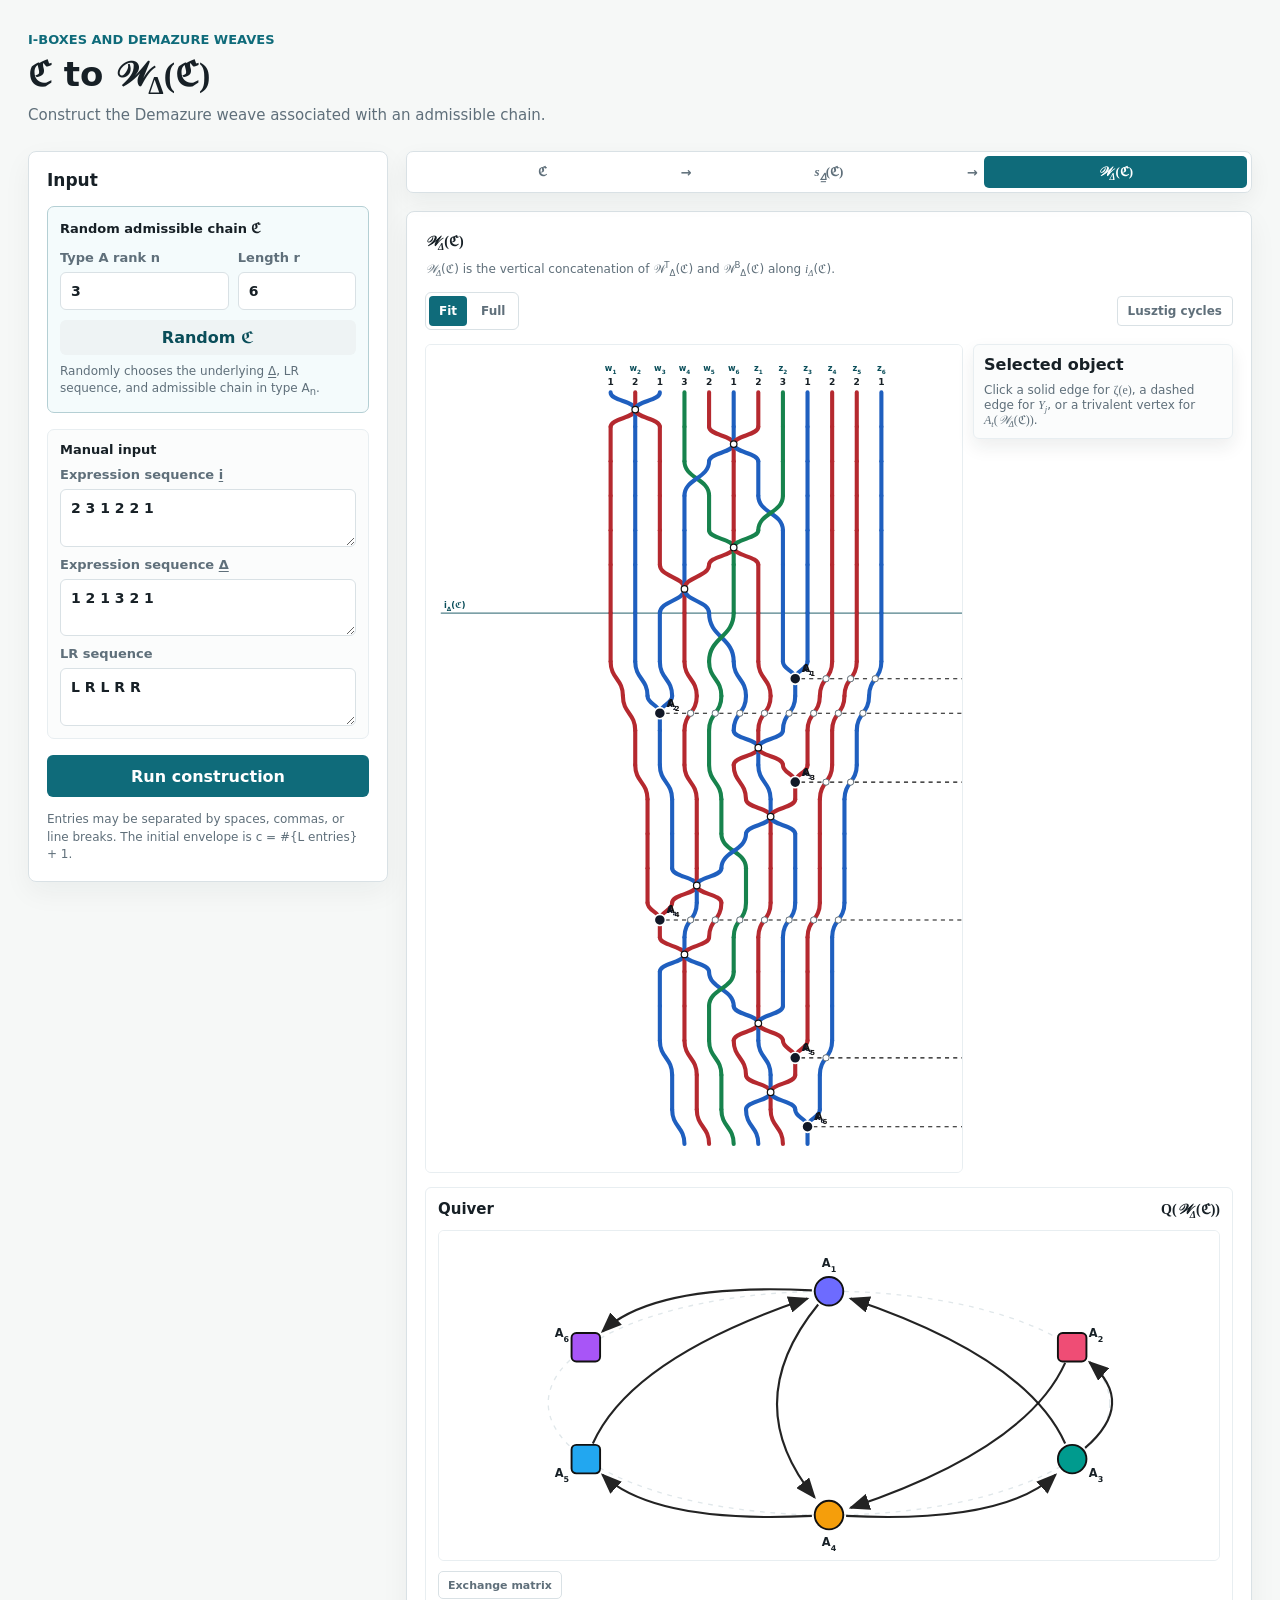
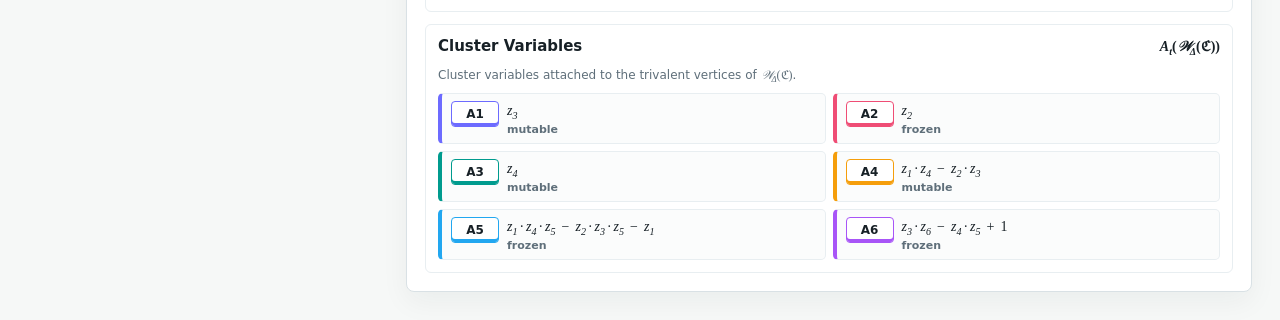
==== index.html @ 9740ea5f "Revert "Add type D4 weave check page" This reverts commit fae8a17d92692d3576367039331e01c283b24305." ====
<!doctype html>
<html lang="en">
  <head>
    <meta charset="utf-8">
    <meta name="viewport" content="width=device-width, initial-scale=1">
    <title>Admissible Chain and Demazure Weave</title>
    <link rel="stylesheet" href="./style.css">
  </head>
  <body>
    <main class="app-shell">
      <header class="page-header">
        <div>
          <p class="eyebrow">i-boxes and Demazure weaves</p>
          <h1><span class="formula header-formula">ℭ</span> to <span class="formula header-formula">𝒲<sub>Δ</sub>(ℭ)</span></h1>
          <p class="subtitle">
            Construct the Demazure weave associated with an admissible chain.
          </p>
        </div>
      </header>

      <section class="workspace">
        <form id="input-form" class="input-panel">
          <div class="panel-header">
            <h2>Input</h2>
          </div>

          <section class="input-subpanel random-input-panel">
            <div class="input-subpanel-header">
              <h3>Random admissible chain <span class="formula">ℭ</span></h3>
            </div>
            <div class="random-input-grid">
              <label class="field">
                <span>Type A rank n</span>
                <input id="rank-input" name="rank" type="number" min="1" step="1" inputmode="numeric">
              </label>

              <label class="field">
                <span>Length r</span>
                <input id="r-input" name="r" type="number" min="1" step="1" inputmode="numeric">
              </label>
            </div>
            <button type="button" id="random-button" class="secondary-button random-button">Random ℭ</button>
            <p class="input-note">
              Randomly chooses the underlying <span class="notation-underline">Δ</span>, LR sequence, and admissible chain in type A<sub>n</sub>.
            </p>
          </section>

          <section class="input-subpanel manual-input-panel">
            <div class="input-subpanel-header">
              <h3>Manual input</h3>
            </div>

            <label class="field">
              <span>Expression sequence <span class="notation-underline">i</span></span>
              <textarea id="u-input" name="u" rows="2" spellcheck="false"></textarea>
            </label>

            <label class="field">
              <span>Expression sequence <span class="notation-underline">Δ</span></span>
              <textarea id="rxw-input" name="rxw" rows="2" spellcheck="false"></textarea>
            </label>

            <label class="field">
              <span>LR sequence</span>
              <textarea id="lr-input" name="lr" rows="2" spellcheck="false"></textarea>
            </label>
          </section>

          <button type="submit" class="primary-button">Run construction</button>
          <p class="input-note">
            Entries may be separated by spaces, commas, or line breaks.
            The initial envelope is c = #{L entries} + 1.
          </p>
          <div id="error-box" class="error-box" hidden></div>
        </form>

        <section id="output" class="output-panel" aria-live="polite"></section>
      </section>
    </main>

    <script type="module" src="./src/app.mjs"></script>
  </body>
</html>
---- style.css ----
:root {
  color-scheme: light;
  --ink: #172026;
  --muted: #5f6f7a;
  --line: #d9e1e5;
  --soft-line: #e8eef1;
  --panel: #ffffff;
  --page: #f6f8f7;
  --accent: #0f6b7a;
  --accent-strong: #094d59;
  --accent-soft: #d8eef1;
  --ibox: #f6c05f;
  --ibox-line: #c6871c;
  --effective: #0f6b7a;
  --prefix: #d9e7ff;
  --chain: #f9e4b7;
  --lr-l-bg: #f8dfaa;
  --lr-l-line: #c28a23;
  --lr-r-bg: #dceee9;
  --lr-r-line: #74a99d;
  font-family: Inter, ui-sans-serif, system-ui, -apple-system, BlinkMacSystemFont, "Segoe UI", sans-serif;
}

* {
  box-sizing: border-box;
}

body {
  margin: 0;
  background: var(--page);
  color: var(--ink);
}

button,
input,
textarea {
  font: inherit;
}

.app-shell {
  width: min(1440px, 100%);
  margin: 0 auto;
  padding: 28px;
}

.page-header {
  display: flex;
  justify-content: space-between;
  align-items: end;
  gap: 24px;
  padding: 4px 0 24px;
}

.page-header > div {
  min-width: 0;
  max-width: 100%;
}

.eyebrow {
  margin: 0 0 8px;
  color: var(--accent);
  font-size: 13px;
  font-weight: 700;
  text-transform: uppercase;
}

h1,
h2 {
  margin: 0;
  font-weight: 750;
  letter-spacing: 0;
}

h1 {
  font-size: 34px;
  line-height: 1.15;
}

h2 {
  font-size: 17px;
}

.subtitle {
  max-width: 760px;
  margin: 10px 0 0;
  color: var(--muted);
  font-size: 15px;
  line-height: 1.55;
}

.workspace {
  display: grid;
  grid-template-columns: minmax(280px, 360px) minmax(0, 1fr);
  gap: 18px;
  align-items: start;
}

.input-panel,
.card {
  min-width: 0;
  border: 1px solid var(--line);
  border-radius: 8px;
  background: var(--panel);
  box-shadow: 0 10px 28px rgba(23, 32, 38, 0.05);
}

.input-panel {
  position: sticky;
  top: 18px;
  display: grid;
  gap: 16px;
  padding: 18px;
}

.panel-header {
  display: flex;
  flex-wrap: wrap;
  align-items: center;
  justify-content: space-between;
  gap: 12px;
}

.button-row {
  display: flex;
  flex-wrap: wrap;
  gap: 7px;
}

.input-subpanel {
  display: grid;
  gap: 10px;
  border: 1px solid var(--soft-line);
  border-radius: 7px;
  background: #fbfcfc;
  padding: 12px;
}

.random-input-panel {
  border-color: color-mix(in srgb, var(--accent) 24%, var(--soft-line));
  background: #f4fbfc;
}

.input-subpanel-header {
  display: flex;
  align-items: baseline;
  justify-content: space-between;
  gap: 8px;
}

.input-subpanel-header h3 {
  margin: 0;
  color: var(--ink);
  font-size: 13px;
  font-weight: 850;
}

.random-input-grid {
  display: grid;
  grid-template-columns: minmax(0, 1fr) minmax(74px, 0.7fr);
  gap: 9px;
}

.field {
  display: grid;
  gap: 7px;
  color: var(--muted);
  font-size: 13px;
  font-weight: 650;
}

.field input,
.field select,
.field textarea {
  min-width: 0;
  width: 100%;
  border: 1px solid var(--line);
  border-radius: 6px;
  background: #fff;
  color: var(--ink);
  font-size: 14px;
  line-height: 1.35;
  outline: none;
}

.field input,
.field select {
  height: 38px;
  padding: 8px 10px;
}

.field textarea {
  resize: vertical;
  min-height: 48px;
  padding: 9px 10px;
}

.field input:focus,
.field select:focus,
.field textarea:focus {
  border-color: var(--accent);
  box-shadow: 0 0 0 3px rgba(15, 107, 122, 0.14);
}

.primary-button,
.secondary-button {
  min-width: 0;
  border: 1px solid transparent;
  border-radius: 6px;
  cursor: pointer;
  font-weight: 700;
}

.primary-button {
  min-height: 42px;
  padding: 10px 13px;
  background: var(--accent);
  color: white;
}

.primary-button:hover {
  background: var(--accent-strong);
}

.secondary-button {
  min-height: 34px;
  padding: 7px 11px;
  background: #eef3f4;
  color: var(--accent-strong);
}

.secondary-button:hover {
  border-color: var(--accent);
}

.random-button {
  width: 100%;
}

.input-note {
  margin: -2px 0 0;
  color: var(--muted);
  font-size: 12px;
  line-height: 1.45;
}

.error-box {
  border: 1px solid #e2a9a9;
  border-radius: 6px;
  background: #fff1f1;
  color: #8b2727;
  padding: 10px 12px;
  font-size: 13px;
  line-height: 1.4;
}

.output-panel {
  display: grid;
  gap: 18px;
  min-width: 0;
}

.trace-view {
  display: grid;
  gap: 18px;
  min-width: 0;
}

.construction-stepper {
  position: sticky;
  top: 18px;
  z-index: 5;
  display: flex;
  flex-wrap: wrap;
  width: 100%;
  max-width: 100%;
  gap: 4px;
  border: 1px solid var(--line);
  border-radius: 7px;
  background: #fff;
  padding: 4px;
  box-shadow: 0 8px 22px rgba(23, 32, 38, 0.06);
}

.step-button {
  flex: 1 1 76px;
  min-height: 32px;
  border: 0;
  border-radius: 5px;
  background: transparent;
  color: var(--muted);
  padding: 6px 10px;
  cursor: pointer;
  font-size: 13px;
  font-weight: 750;
}

.step-arrow {
  display: grid;
  place-items: center;
  color: var(--muted);
  font-size: 13px;
  font-weight: 800;
  padding: 0 2px;
}

.step-button.active {
  background: var(--accent);
  color: #fff;
}

.step-button .math,
.step-button .formula {
  color: inherit;
  font-size: inherit;
}

.step-button.active .math,
.step-button.active .formula {
  color: #fff;
}

.notation-underline {
  text-decoration: underline;
  text-underline-offset: 2px;
}

.step-active-whole .step-section:not(.step-whole),
.step-active-chain .step-section:not(.step-chain),
.step-active-string .step-section:not(.step-string) {
  display: none;
}

.card {
  padding: 18px;
  overflow: hidden;
}

.card:has(.edge-label-viewer) {
  overflow: visible;
}

.card h2 {
  margin-bottom: 14px;
}

.card-subtitle {
  margin: -6px 0 14px;
  color: var(--muted);
  font-size: 12px;
  line-height: 1.45;
  max-width: 900px;
}

.card-subtitle .formula {
  color: inherit;
  font-family: inherit;
  font-size: inherit;
  line-height: inherit;
}

.card-subtitle .formula-variable {
  font-family: ui-serif, Georgia, "Times New Roman", serif;
}

.summary-label {
  display: block;
  color: var(--muted);
  font-size: 12px;
  font-weight: 700;
}

.summary-label .summary-label-formula {
  color: inherit;
  font-size: inherit;
  font-weight: inherit;
}

.timeline {
  overflow-x: auto;
  padding-bottom: 4px;
}

.chain-visual-block {
  display: grid;
  gap: 16px;
}

.admissible-chain-panel {
  gap: 12px;
}

.admissible-chain-body {
  display: grid;
  gap: 14px;
}

.chain-panel-note .formula {
  font-weight: 750;
}

.chain-section {
  display: grid;
  gap: 9px;
}

.chain-section-header {
  display: flex;
  flex-wrap: wrap;
  align-items: center;
  justify-content: space-between;
  gap: 8px 12px;
}

.chain-section-title {
  color: var(--accent-strong);
  font-size: 12px;
  font-weight: 850;
}

.chain-ribbon-block {
  display: grid;
  gap: 10px;
}

.chain-ribbon-title {
  display: flex;
  flex-wrap: wrap;
  align-items: baseline;
  gap: 10px;
}

.chain-ribbon-meta {
  color: var(--muted);
  font-size: 12px;
  font-weight: 650;
}

.chain-ribbon {
  display: flex;
  gap: 8px;
  overflow-x: auto;
  padding-bottom: 4px;
}

.chain-quiver-section {
  margin-top: 2px;
}

.chain-quiver-scroll {
  max-height: none;
}

.signed-word-details {
  border: 1px solid var(--soft-line);
  border-radius: 6px;
  background: #fff;
  color: var(--muted);
  font-size: 12px;
}

.signed-word-summary {
  display: flex;
  align-items: baseline;
  gap: 6px;
  cursor: pointer;
  padding: 7px 9px;
  color: var(--accent-strong);
  font-weight: 850;
}

.signed-word-summary .formula {
  color: inherit;
  font-size: inherit;
}

.signed-word-chips {
  display: flex;
  flex-wrap: wrap;
  gap: 5px;
  border-top: 1px solid var(--soft-line);
  padding: 8px 9px;
}

.signed-word-chip {
  display: inline-flex;
  align-items: center;
  justify-content: center;
  gap: 1px;
  min-width: 32px;
  min-height: 24px;
  border: 1px solid var(--line);
  border-radius: 5px;
  background: #fbfcfc;
  color: var(--ink);
  font-weight: 850;
}

.signed-word-chip.positive {
  border-color: var(--lr-l-line);
  background: var(--lr-l-bg);
}

.signed-word-chip.negative {
  border-color: var(--lr-r-line);
  background: var(--lr-r-bg);
}

.signed-word-sign {
  color: var(--muted);
  font-size: 11px;
}

.determinantial-expression {
  color: var(--ink) !important;
  overflow-wrap: anywhere;
}

.determinantial-row.frozen {
  background: #fff;
}

.determinantial-row.frozen .determinantial-answer-label {
  border-color: var(--ink);
  box-shadow: inset 0 -3px 0 var(--cycle-color), 0 0 0 1px rgba(23, 32, 38, 0.12);
}

.determinantial-answer-label {
  min-width: 48px;
  padding: 4px 7px;
}

.determinantial-answer-label .formula {
  color: inherit;
  font-size: 11px;
  font-weight: 850;
  white-space: nowrap;
}

.chain-chip {
  flex: 0 0 auto;
  position: relative;
  display: grid;
  gap: 3px;
  min-width: 82px;
  border: 1px solid var(--soft-line);
  border-radius: 6px;
  background: #fff;
  padding: 8px 9px;
}

.chain-chip.frozen {
  border-color: #111827;
  box-shadow: inset 0 0 0 1px rgba(17, 24, 39, 0.1);
}

.chain-chip.frozen::after {
  content: "";
  position: absolute;
  top: 6px;
  right: 6px;
  width: 7px;
  height: 7px;
  border: 1.4px solid #111827;
  border-radius: 2px;
  background: #fff;
}

.chain-chip-title {
  color: var(--accent-strong);
  font-size: 12px;
  font-weight: 800;
}

.chain-chip-interval {
  color: var(--ink);
  font-family: ui-monospace, SFMono-Regular, Menlo, Consolas, monospace;
  font-size: 13px;
  font-weight: 750;
}

.chain-chip-color {
  color: var(--muted);
  font-size: 11px;
  font-weight: 700;
}

.timeline-row {
  display: grid;
  grid-template-columns: 58px repeat(var(--timeline-cols), 36px);
  gap: 5px;
  align-items: center;
  min-width: max-content;
  margin-bottom: 5px;
}

.timeline-label {
  color: var(--muted);
  font-size: 12px;
  font-weight: 750;
}

.timeline-cell {
  display: grid;
  place-items: center;
  width: 36px;
  height: 32px;
  border: 1px solid var(--line);
  border-radius: 5px;
  background: #fff;
  color: var(--ink);
  font-size: 13px;
  font-weight: 700;
}

.header-cell {
  border-color: transparent;
  background: transparent;
  color: var(--muted);
}

.in-envelope {
  background: var(--accent-soft);
  border-color: #9fcbd1;
}

.in-box {
  background: var(--ibox);
  border-color: var(--ibox-line);
}

.effective {
  outline: 3px solid rgba(15, 107, 122, 0.35);
  outline-offset: 1px;
}

.legend {
  display: flex;
  flex-wrap: wrap;
  gap: 12px;
  margin-top: 12px;
  color: var(--muted);
  font-size: 12px;
  font-weight: 650;
}

.compact-legend {
  margin-top: 0;
  gap: 8px;
  font-size: 11px;
}

.compact-legend .legend-box {
  width: 12px;
  height: 12px;
}

.legend-item {
  display: inline-flex;
  align-items: center;
  gap: 6px;
}

.legend-box {
  display: inline-block;
  width: 14px;
  height: 14px;
  border-radius: 3px;
  border: 1px solid var(--line);
}

.legend-box.envelope {
  background: var(--accent-soft);
  border-color: #9fcbd1;
}

.legend-box.ibox {
  background: var(--ibox);
  border-color: var(--ibox-line);
}

.legend-box.effective {
  background: #fff;
  border-color: var(--effective);
  box-shadow: 0 0 0 2px rgba(15, 107, 122, 0.35);
}

.legend-box.frozen {
  background: #fff;
  border-color: #111827;
  box-shadow: inset 0 0 0 1px rgba(17, 24, 39, 0.1);
}

.double-string-block {
  display: grid;
  gap: 12px;
}

.string-construction-panel,
.string-weave-preview {
  display: grid;
  gap: 9px;
  border: 1px solid var(--soft-line);
  border-radius: 6px;
  background: #fbfcfc;
  padding: 10px;
}

.string-panel-header {
  display: flex;
  flex-wrap: wrap;
  align-items: center;
  justify-content: space-between;
  gap: 8px 12px;
}

.string-panel-title {
  color: var(--ink);
  font-size: 15px;
  font-weight: 900;
}

.string-panel-subtitle {
  color: var(--muted);
  font-size: 12px;
  font-weight: 800;
}

.double-string-rule-note {
  margin: 0;
  color: var(--muted);
  font-size: 11px;
  line-height: 1.35;
}

.double-string-rule-note .formula {
  color: inherit;
  font-size: inherit;
  font-weight: 750;
}

.chain-data-details {
  border: 1px solid var(--soft-line);
  border-radius: 6px;
  background: #fff;
  color: var(--muted);
  font-size: 12px;
}

.chain-data-summary {
  display: flex;
  align-items: baseline;
  gap: 6px;
  cursor: pointer;
  padding: 8px 10px;
  color: var(--accent-strong);
  font-weight: 850;
}

.chain-data-summary .formula {
  color: inherit;
  font-size: inherit;
}

.chain-data-grid {
  display: grid;
  grid-template-columns: auto minmax(0, 1fr);
  gap: 6px 10px;
  border-top: 1px solid var(--soft-line);
  padding: 9px 10px 10px;
}

.chain-data-row-label {
  color: var(--muted);
  font-size: 12px !important;
  font-weight: 750;
  white-space: nowrap;
}

.chain-data-values {
  display: grid;
  grid-template-columns: repeat(var(--chain-data-cols), minmax(20px, auto));
  gap: 5px;
  justify-content: start;
  min-width: 0;
}

.chain-data-cell {
  display: inline-flex;
  align-items: center;
  justify-content: center;
  min-width: 24px;
  min-height: 22px;
  border: 1px solid var(--soft-line);
  border-radius: 4px;
  background: #fbfcfc;
  color: var(--ink);
  font-size: 12px;
  font-weight: 750;
}

.chain-data-cell.empty-cell {
  background: transparent;
  border-color: transparent;
}

.chain-data-cell.side-l,
.double-string-chip.chain.side-l {
  background: var(--lr-l-bg) !important;
  border-color: var(--lr-l-line) !important;
}

.chain-data-cell.side-r,
.double-string-chip.chain.side-r {
  background: var(--lr-r-bg) !important;
  border-color: var(--lr-r-line) !important;
}

.double-string-expression {
  display: flex;
  flex-wrap: wrap;
  align-items: center;
  gap: 8px;
  border: 1px solid var(--soft-line);
  border-radius: 6px;
  background: #fff;
  padding: 10px 12px;
}

.double-string-expression > .formula {
  color: var(--ink);
  font-size: 15px;
  font-weight: 850;
}

.double-string-chips {
  display: flex;
  flex-wrap: wrap;
  gap: 6px;
  min-width: 0;
}

.double-string-chip {
  display: inline-flex;
  align-items: center;
  justify-content: center;
  min-width: 36px;
  min-height: 30px;
  border: 1px solid var(--line);
  border-radius: 5px;
  padding: 5px 8px;
  color: var(--ink);
  font-family: ui-monospace, SFMono-Regular, Menlo, Consolas, monospace;
  font-size: 12px;
  font-weight: 800;
}

.double-string-chip.prefix {
  background: var(--prefix);
  border-color: #a9c5f2;
}

.double-string-chip.chain {
  background: var(--chain);
  border-color: #d4a94e;
}

.string-weave-preview-header {
  display: flex;
  flex-wrap: wrap;
  align-items: baseline;
  justify-content: start;
  gap: 8px;
}

.string-weave-boundary {
  display: grid;
  gap: 7px;
  border: 1px solid #9fcbd1;
  border-left: 5px solid var(--accent);
  border-radius: 6px;
  background: #f4fbfc;
  padding: 10px;
}

.string-weave-boundary .math {
  color: var(--accent-strong);
  font-size: 13px;
}

.weave-scroll.string-weave-scroll {
  display: grid;
  place-items: start center;
  max-height: none;
  overflow: visible;
  border: 0;
  background: transparent;
  padding-top: 8px;
}

.string-weave-scroll .weave-svg {
  width: min(100%, 840px);
  min-width: 0;
}

.string-weave-scroll.full-mode .weave-svg {
  width: min(100%, 980px);
  min-width: 0;
  max-width: 100%;
}

.weave-block {
  display: grid;
  gap: 14px;
}

.weave-scroll {
  min-width: 0;
  overflow: auto;
  border: 1px solid var(--soft-line);
  border-radius: 6px;
  background: #fff;
}

.full-weave-toolbar {
  display: flex;
  flex-wrap: wrap;
  align-items: center;
  justify-content: space-between;
  gap: 8px;
}

.full-weave-control-group {
  display: inline-flex;
  gap: 4px;
  border: 1px solid var(--line);
  border-radius: 6px;
  background: #fff;
  padding: 3px;
}

.weave-size-button,
.weave-toggle-button {
  min-height: 30px;
  border: 0;
  border-radius: 4px;
  background: transparent;
  color: var(--muted);
  padding: 6px 10px;
  cursor: pointer;
  font-size: 12px;
  font-weight: 800;
}

.weave-toggle-button {
  border: 1px solid var(--line);
  background: #fff;
}

.weave-size-button.active,
.weave-toggle-button.active {
  background: var(--accent);
  color: #fff;
}

.whole-mode-view {
  display: grid;
  gap: 12px;
}

.whole-mode-view[hidden] {
  display: none;
}

.weave-detail-panel {
  border: 1px solid var(--soft-line);
  border-radius: 6px;
  background: #fbfcfc;
  overflow: visible;
}

.weave-detail-summary {
  display: flex;
  flex-wrap: wrap;
  align-items: baseline;
  justify-content: space-between;
  gap: 8px;
  padding: 10px 12px;
  cursor: pointer;
  list-style: none;
}

.weave-detail-summary::-webkit-details-marker {
  display: none;
}

.weave-detail-summary::after {
  content: "+";
  color: var(--muted);
  font-weight: 900;
}

.weave-detail-panel[open] > .weave-detail-summary {
  border-bottom: 1px solid var(--soft-line);
}

.weave-detail-panel[open] > .weave-detail-summary::after {
  content: "-";
}

.weave-detail-title {
  color: var(--ink);
  font-size: 13px;
  font-weight: 850;
}

.weave-detail-note {
  margin-right: auto;
  color: var(--muted);
  font-size: 12px;
  font-weight: 650;
}

.weave-detail-note .formula,
.small-note .formula {
  color: inherit;
  font-size: inherit;
  line-height: inherit;
}

.weave-detail-body {
  padding: 12px;
}

.answer-panel {
  min-width: 0;
  display: grid;
  gap: 10px;
  border: 1px solid var(--soft-line);
  border-radius: 6px;
  background: #fff;
  padding: 12px;
}

.answer-panel-header {
  display: flex;
  flex-wrap: wrap;
  align-items: baseline;
  justify-content: space-between;
  gap: 8px;
}

.answer-panel-header h3 {
  margin: 0;
  color: var(--ink);
  font-size: 15px;
}

.answer-panel-actions {
  display: inline-flex;
  flex-wrap: wrap;
  align-items: center;
  justify-content: flex-end;
  gap: 8px;
  min-width: 0;
  text-align: right;
}

.clear-selection-button {
  display: none;
  min-height: 28px;
  border: 1px solid var(--line);
  border-radius: 5px;
  background: #fff;
  color: var(--muted);
  padding: 4px 9px;
  cursor: pointer;
  font-size: 11px;
  font-weight: 800;
}

.has-cluster-selection .clear-selection-button,
.has-quiver-arrow-selection .clear-selection-button {
  display: inline-flex;
  align-items: center;
}

.clear-selection-button:hover,
.clear-selection-button:focus {
  border-color: var(--accent);
  color: var(--accent-strong);
  outline: none;
}

.exchange-matrix-toggle-block {
  display: grid;
  justify-items: start;
  gap: 8px;
}

.exchange-matrix-toggle {
  min-height: 28px;
  border: 1px solid var(--line);
  border-radius: 5px;
  background: #fff;
  color: var(--muted);
  padding: 4px 9px;
  cursor: pointer;
  font-size: 11px;
  font-weight: 850;
}

.exchange-matrix-toggle:hover,
.exchange-matrix-toggle:focus,
.exchange-matrix-toggle.active {
  border-color: var(--accent);
  color: var(--accent-strong);
  outline: none;
}

.exchange-matrix-panel {
  width: 100%;
  display: grid;
  gap: 6px;
}

.exchange-matrix-panel.hidden {
  display: none;
}

.exchange-matrix-caption {
  color: var(--muted);
  font-size: 11px;
  font-weight: 800;
}

.exchange-matrix-scroll {
  max-width: 100%;
  overflow: auto;
  border: 1px solid var(--soft-line);
  border-radius: 6px;
  background: #fbfcfc;
}

.exchange-matrix-table {
  border-collapse: collapse;
  min-width: 100%;
  color: var(--ink);
  font-family: ui-monospace, SFMono-Regular, Menlo, Consolas, monospace;
  font-size: 11px;
}

.exchange-matrix-table th,
.exchange-matrix-table td {
  min-width: 34px;
  border: 1px solid var(--soft-line);
  padding: 5px 7px;
  text-align: center;
}

.exchange-matrix-table th {
  background: #fff;
  color: var(--ink);
  font-weight: 850;
}

.exchange-matrix-corner {
  color: var(--muted);
}

.exchange-matrix-zero {
  color: #a0a9af;
}

.exchange-matrix-positive,
.exchange-matrix-negative {
  color: var(--accent-strong);
  font-weight: 850;
}

.calculation-details-body {
  display: grid;
  gap: 14px;
}

.calculation-selector {
  display: flex;
  flex-wrap: wrap;
  gap: 7px;
  border: 1px solid var(--soft-line);
  border-radius: 6px;
  background: #fbfcfc;
  padding: 8px;
}

.calculation-selector-button {
  min-height: 32px;
  border: 1px solid var(--soft-line);
  border-left: 5px solid var(--cycle-color);
  border-radius: 5px;
  background: #fff;
  color: var(--ink);
  cursor: pointer;
  padding: 5px 10px;
  font-size: 12px;
  font-weight: 850;
}

.calculation-selector-button:hover,
.calculation-selector-button.active {
  border-color: var(--cycle-color);
  background: color-mix(in srgb, var(--cycle-color) 10%, #fff);
  box-shadow: 0 0 0 2px color-mix(in srgb, var(--cycle-color) 18%, transparent);
}

.single-calculation {
  display: grid;
  gap: 12px;
  overflow: visible;
}

.single-calculation-summary {
  display: grid;
  grid-template-columns: auto minmax(120px, auto) minmax(0, 1fr);
  gap: 10px;
  align-items: center;
  border: 1px solid var(--soft-line);
  border-radius: 6px;
  background: #fff;
  padding: 10px;
}

.single-calculation-summary-text {
  display: grid;
  gap: 2px;
}

.single-calculation-final {
  min-width: 0;
  border-left: 1px solid var(--soft-line);
  padding-left: 10px;
}

.single-calculation-section {
  display: grid;
  gap: 9px;
  border: 1px solid var(--soft-line);
  border-radius: 6px;
  background: #fff;
  padding: 10px;
}

.variable-viewer-section {
  overflow: visible;
}

.single-calculation-section h3 {
  margin: 0;
  color: var(--ink);
  font-size: 13px;
}

.edge-label-viewer {
  display: grid;
  grid-template-columns: minmax(0, 1.4fr) minmax(260px, 0.6fr);
  gap: 10px;
  align-items: start;
}

.main-interactive-weave {
  align-items: stretch;
}

.main-interactive-weave .edge-label-viewer-figure {
  display: grid;
  place-items: start center;
  min-width: 0;
  max-height: none;
  overflow: auto;
  padding-top: 8px;
}

.main-interactive-weave .edge-label-viewer-svg {
  width: min(100%, 820px);
  min-width: 640px;
  margin: 0 auto;
}

.main-interactive-weave.full-mode .edge-label-viewer-figure {
  display: block;
  min-width: 0;
  max-height: none;
  overflow: auto;
}

.main-interactive-weave.full-mode .edge-label-viewer-svg {
  width: max(1100px, 100%);
  min-width: 1100px;
}

.edge-label-viewer-figure {
  overflow: auto;
  border: 1px solid var(--soft-line);
  border-radius: 6px;
  background: #fff;
}

.edge-label-viewer-svg {
  display: block;
  width: 100%;
  min-width: 780px;
  height: auto;
}

.viewer-background {
  cursor: default;
}

.main-interactive-weave.has-weave-focus .weave-strand,
.main-interactive-weave.has-weave-focus .weave-dashed-ray,
.main-interactive-weave.has-weave-focus .weave-move-dot,
.main-interactive-weave.has-weave-focus .weave-tri-dot,
.main-interactive-weave.has-weave-focus .weave-virtual-dot {
  opacity: 0.2;
}

.main-interactive-weave.has-weave-focus .cluster-vertex-node.related,
.main-interactive-weave.has-weave-focus .dashed-edge-node.related,
.main-interactive-weave.has-weave-focus .virtual-vertex-marker.related {
  opacity: 1;
}

.edge-label-node {
  fill: #fff;
  stroke: #6b7780;
  stroke-width: 1.6;
  cursor: pointer;
}

.edge-label-node:hover,
.edge-label-node.active {
  fill: var(--accent);
  stroke: #111827;
  stroke-width: 2.2;
}

.edge-label-node.related {
  stroke: var(--accent-strong);
  stroke-width: 2.1;
}

.edge-label-node.top-edge {
  stroke: #94a3b8;
}

.edge-label-segment {
  fill: none;
  stroke: transparent;
  stroke-width: 10;
  stroke-linecap: butt;
  cursor: pointer;
  pointer-events: stroke;
}

.edge-label-segment:hover,
.edge-label-segment.active {
  stroke: rgba(15, 107, 122, 0.34);
}

.edge-label-segment:focus {
  stroke: rgba(15, 107, 122, 0.34);
  outline: none;
}

.edge-label-segment.related {
  stroke-width: 12;
}

.edge-label-segment.related:hover,
.edge-label-segment.related.active {
  stroke: rgba(198, 135, 28, 0.42);
}

.cluster-vertex-node {
  fill: #111827;
  stroke: #fff;
  stroke-width: 2;
  cursor: pointer;
}

.cluster-vertex-node.related {
  stroke: var(--accent-strong);
  stroke-width: 3;
}

.cluster-vertex-node:hover,
.cluster-vertex-node.active {
  fill: var(--accent);
  stroke: #111827;
}

.cluster-vertex-node:focus {
  fill: var(--accent);
  stroke: #111827;
  outline: none;
}

.cluster-vertex-node-label {
  text-anchor: start;
  fill: #111827;
  font-size: 10px;
  font-weight: 900;
}

.dashed-edge-node {
  stroke: transparent;
  stroke-width: 11;
  stroke-linecap: butt;
  cursor: pointer;
  pointer-events: stroke;
}

.dashed-edge-node:hover,
.dashed-edge-node.active {
  stroke: rgba(15, 107, 122, 0.28);
}

.dashed-edge-node:focus {
  stroke: rgba(15, 107, 122, 0.28);
  outline: none;
}

.virtual-vertex-marker {
  fill: #fff;
  stroke: #6b7780;
  stroke-width: 1.2;
  pointer-events: none;
}

.virtual-vertex-marker.related {
  stroke: var(--accent-strong);
  stroke-width: 1.6;
}

.quiver-evidence-marker {
  opacity: 0;
  pointer-events: none;
  transition: opacity 120ms ease;
}

.quiver-evidence-marker.visible {
  opacity: 1;
}

.quiver-evidence-marker.star-evidence {
  opacity: 0.72;
}

.quiver-evidence-arrow {
  fill: none;
  stroke: #111827;
  stroke-width: 2.6;
  stroke-linecap: round;
  stroke-linejoin: round;
}

.quiver-evidence-arrowhead {
  fill: #111827;
}

.dashed-matrix-label {
  text-anchor: middle;
  fill: var(--accent-strong);
  font-size: 9px;
  font-weight: 850;
}

.selection-cluster-label {
  opacity: 0;
  transition: opacity 120ms ease;
}

.selection-cluster-label.visible {
  opacity: 1;
}

.edge-label-local-name {
  text-anchor: middle;
  fill: var(--accent-strong);
  font-size: 9px;
  font-weight: 900;
}

.edge-label-info {
  position: sticky;
  top: 84px;
  z-index: 3;
  align-self: start;
  display: grid;
  align-content: start;
  gap: 9px;
  border: 1px solid var(--soft-line);
  border-radius: 6px;
  background: #fbfcfc;
  padding: 10px;
  max-height: calc(100vh - 104px);
  overflow: auto;
  box-shadow: 0 8px 18px rgba(23, 32, 38, 0.08);
}

.edge-label-viewer.has-selection .edge-label-info {
  border-color: color-mix(in srgb, var(--accent) 42%, var(--soft-line));
  box-shadow: 0 10px 24px rgba(15, 107, 122, 0.12);
}

.main-interactive-weave .edge-label-info {
  top: 14px;
}

.top-coordinate-label {
  text-anchor: middle;
  fill: var(--accent-strong);
  font-size: 10px;
  font-weight: 900;
}

.edge-label-info-title {
  display: flex;
  flex-wrap: wrap;
  align-items: baseline;
  gap: 8px;
}

.selection-clear-button {
  margin-left: auto;
  min-height: 25px;
  border: 1px solid var(--line);
  border-radius: 5px;
  background: #fff;
  color: var(--muted);
  padding: 3px 8px;
  cursor: pointer;
  font-size: 11px;
  font-weight: 800;
}

.selection-clear-button:hover,
.selection-clear-button:focus {
  border-color: var(--accent);
  color: var(--accent-strong);
  outline: none;
}

.variable-value-list {
  display: grid;
  gap: 9px;
}

.variable-value-block {
  min-width: 0;
  display: grid;
  gap: 4px;
  border: 1px solid var(--soft-line);
  border-radius: 6px;
  background: #fff;
  padding: 8px;
}

.variable-value-block .formula {
  display: block;
  white-space: normal;
  overflow-wrap: anywhere;
}

.quiver-evidence-list {
  display: grid;
  gap: 6px;
}

.quiver-evidence-item {
  display: grid;
  grid-template-columns: minmax(0, 1fr) auto;
  gap: 8px;
  align-items: center;
  border: 1px solid var(--soft-line);
  border-radius: 5px;
  background: #fff;
  padding: 6px 8px;
  font-size: 11px;
}

.quiver-evidence-source {
  color: var(--ink);
  font-weight: 750;
}

.quiver-evidence-value {
  color: var(--accent-strong);
  font-family: ui-monospace, SFMono-Regular, Menlo, Consolas, monospace;
  font-weight: 850;
}

.calculation-vertex-chip {
  display: inline-grid;
  place-items: center;
  min-width: 44px;
  min-height: 28px;
  border: 1px solid var(--cycle-color);
  border-radius: 5px;
  background: #fff;
  box-shadow: inset 0 -3px 0 var(--cycle-color);
  color: var(--ink);
  font-size: 12px;
  font-weight: 850;
}

.cluster-answer-list {
  display: grid;
  grid-template-columns: repeat(auto-fit, minmax(300px, 1fr));
  gap: 7px;
}

.cluster-answer-item {
  display: grid;
  grid-template-columns: 48px minmax(0, 1fr);
  gap: 8px;
  align-items: start;
  border: 1px solid var(--soft-line);
  border-left: 4px solid var(--cycle-color);
  border-radius: 5px;
  background: #fbfcfc;
  padding: 7px 9px;
}

.cluster-answer-item.selectable {
  cursor: pointer;
}

.cluster-answer-item.selectable:hover,
.cluster-answer-item.selectable:focus,
.cluster-answer-item.active {
  border-color: var(--cycle-color);
  background: #fff;
  box-shadow: 0 0 0 2px color-mix(in srgb, var(--cycle-color) 22%, transparent);
  outline: none;
}

.cluster-answer-item.paired {
  border-color: var(--cycle-color);
  background: #fff;
  box-shadow: inset 0 0 0 1px color-mix(in srgb, var(--cycle-color) 22%, transparent);
}

.cluster-answer-label {
  display: inline-grid;
  place-items: center;
  min-height: 26px;
  border: 1px solid var(--cycle-color);
  border-radius: 4px;
  background: #fff;
  box-shadow: inset 0 -3px 0 var(--cycle-color);
  color: var(--ink);
  font-size: 12px;
  font-weight: 850;
}

.cluster-answer-content {
  min-width: 0;
  display: grid;
  gap: 2px;
}

.cluster-answer-expression {
  display: block;
  white-space: normal;
  overflow-wrap: anywhere;
  color: var(--ink);
  font-family: ui-monospace, SFMono-Regular, Menlo, Consolas, monospace;
  font-size: 11px;
  line-height: 1.45;
}

.cluster-answer-meta {
  color: var(--muted);
  font-size: 11px;
  font-weight: 700;
}

.quiver-scroll {
  overflow-x: auto;
  border: 1px solid var(--soft-line);
  border-radius: 6px;
  background: #fff;
}

.quiver-svg {
  display: block;
  width: 100%;
  min-width: 620px;
  height: auto;
}

.quiver-guide {
  fill: none;
  stroke: #e0e7ea;
  stroke-width: 1.4;
  stroke-dasharray: 5 6;
}

.quiver-arrow {
  fill: none;
  stroke: #111;
  stroke-width: 2.2;
  opacity: 0.92;
  transition: opacity 120ms ease, stroke-width 120ms ease;
}

.quiver-arrow.selectable {
  cursor: pointer;
}

.quiver-arrow-hitbox {
  fill: none;
  stroke: transparent;
  stroke-width: 16;
  stroke-linecap: round;
  cursor: pointer;
  pointer-events: stroke;
}

.quiver-arrow.hover,
.quiver-arrow.active {
  stroke-width: 3.2;
  opacity: 1;
}

.quiver-arrow.dimmed {
  opacity: 0.14;
}

.quiver-arrow.dimmed.hover {
  opacity: 0.58;
}

.quiver-arrowhead {
  fill: #111;
}

.quiver-node {
  stroke: #111;
  stroke-width: 2;
  transition: stroke-width 120ms ease, filter 120ms ease;
}

.quiver-node-group.selectable {
  cursor: pointer;
}

.quiver-node-group.selectable:hover .quiver-node,
.quiver-node-group.selectable:focus .quiver-node,
.quiver-node-group.active .quiver-node {
  stroke-width: 3.4;
  filter: drop-shadow(0 0 4px rgba(0, 0, 0, 0.24));
  outline: none;
}

.quiver-node-group.paired .quiver-node {
  stroke-width: 3.2;
  filter: drop-shadow(0 0 4px rgba(0, 0, 0, 0.18));
}

.quiver-node-group.active .quiver-node-label {
  fill: #000;
}

.quiver-node-label,
.quiver-weight-label {
  fill: #172026;
  font-size: 12px;
  font-weight: 800;
  text-anchor: middle;
}

.quiver-weight-label {
  font-size: 10px;
  font-family: ui-monospace, SFMono-Regular, Menlo, Consolas, monospace;
}

.quiver-weight-box {
  fill: #fff;
  stroke: var(--line);
}

.weave-svg {
  display: block;
  width: 100%;
  min-width: 720px;
  height: auto;
}

.weave-svg.hidden {
  display: none;
}

.full-weave-svg.fit {
  min-width: 700px;
}

.full-weave-svg.full {
  min-width: 980px;
}

.full-weave-overview {
  display: grid;
  place-items: start center;
  max-height: 62vh;
  padding-top: 8px;
}

.full-weave-overview .weave-svg,
.full-weave-overview .full-weave-svg.fit {
  width: min(100%, 820px);
  max-width: none;
  max-height: none;
  min-width: 640px;
  margin: 0 auto;
}

.full-weave-overview.full-mode {
  display: block;
  max-height: 76vh;
}

.full-weave-overview.full-mode .weave-svg {
  width: max(1100px, 100%);
  max-width: none;
  max-height: none;
}

.weave-strand {
  stroke-width: 5;
  stroke-linecap: round;
  stroke-linejoin: round;
}

.weave-dashed-ray {
  stroke: #111;
  stroke-width: 1.4;
  stroke-dasharray: 5 5;
}

.weave-virtual-dot {
  fill: #fff;
  stroke: #111;
  stroke-width: 1.25;
}

.weave-move-dot {
  fill: #fff;
  stroke: #111;
  stroke-width: 1.5;
}

.weave-tri-dot {
  fill: #111;
  stroke: #111;
  stroke-width: 1.5;
}

.weave-label,
.weave-bottom-label,
.weave-cluster-label,
.weave-edge-number {
  font-size: 11px;
  text-anchor: middle;
  fill: #172026;
  font-weight: 700;
}

.weave-bottom-label {
  fill: #5f6f7a;
}

.weave-boundary-title {
  text-anchor: start;
  fill: #172026;
  font-size: 13px;
  font-weight: 850;
}

.weave-boundary-equation {
  text-anchor: start;
  fill: var(--accent-strong);
  font-size: 12px;
  font-weight: 900;
}

.weave-boundary-group-label {
  text-anchor: middle;
  fill: #5f6f7a;
  font-size: 9px;
  font-weight: 800;
}

.weave-boundary-bracket {
  fill: none;
  stroke: #8aa1aa;
  stroke-width: 1.2;
}

.weave-boundary-chip {
  stroke-width: 1.2;
}

.weave-boundary-chip.chain {
  fill: var(--chain);
  stroke: var(--ibox-line);
}

.weave-boundary-chip.prefix {
  fill: var(--prefix);
  stroke: #a9c5f2;
}

.weave-boundary-chip-text {
  text-anchor: middle;
  fill: #172026;
  font-size: 11px;
  font-weight: 850;
}

.weave-cluster-label {
  text-anchor: start;
  fill: #111;
  font-size: 12px;
}

.weave-virtual-label {
  text-anchor: start;
  fill: #5f6f7a;
  font-size: 9px;
  font-weight: 700;
}

.weave-edge-number {
  fill: #6b7780;
  font-size: 9px;
  font-family: ui-monospace, SFMono-Regular, Menlo, Consolas, monospace;
}

.full-weave-divider {
  stroke: var(--accent-strong);
  stroke-width: 1.6;
  opacity: 0.7;
}

.full-weave-region-label,
.full-weave-junction-label {
  fill: #172026;
  font-size: 11px;
  font-weight: 800;
  text-anchor: start;
}

.full-weave-junction-label {
  fill: var(--accent-strong);
  font-size: 10px;
}

.cycle-overlay {
  stroke-width: 10;
  stroke-linecap: round;
  stroke-linejoin: round;
  opacity: 0.72;
  pointer-events: none;
}

.cycle-overlay.active {
  stroke-width: 13;
  opacity: 0.92;
}

.cycle-overlay.focus-secondary {
  mix-blend-mode: multiply;
}

.cycle-overlay.star-secondary {
  stroke-width: 7;
  opacity: 0.42;
  mix-blend-mode: multiply;
}

.cycle-overlay.hidden {
  display: none;
}

.cycle-zero {
  color: var(--muted);
  font-family: ui-monospace, SFMono-Regular, Menlo, Consolas, monospace;
}

.matrix-entry-list {
  display: grid;
  gap: 5px;
  margin-top: 4px;
}

.matrix-entry-item {
  display: grid;
  grid-template-columns: 48px minmax(0, 1fr);
  gap: 6px;
  align-items: start;
}

.matrix-position {
  color: var(--muted);
  font-family: ui-monospace, SFMono-Regular, Menlo, Consolas, monospace;
  font-size: 11px;
  font-weight: 750;
}

.matrix-entry-item code {
  white-space: normal;
  overflow-wrap: anywhere;
  font-family: ui-monospace, SFMono-Regular, Menlo, Consolas, monospace;
  font-size: 11px;
}

.small-note {
  margin: 0;
  color: var(--muted);
  font-size: 12px;
}

.idelta-chip-row {
  display: flex;
  flex-wrap: wrap;
  gap: 8px;
  align-items: stretch;
}

.idelta-chip-group {
  display: grid;
  gap: 6px;
  min-width: 0;
  border: 1px solid var(--soft-line);
  border-radius: 6px;
  background: #fff;
  padding: 8px;
}

.idelta-chip-group-label {
  color: var(--muted);
  font-size: 11px;
  font-weight: 800;
}

.idelta-chip-list {
  display: flex;
  flex-wrap: wrap;
  gap: 6px;
}

.idelta-chip {
  min-width: 30px;
}

.math {
  color: var(--muted);
  font-size: 12px;
  font-weight: 750;
}

.formula {
  display: inline;
  overflow-wrap: anywhere;
  color: var(--ink);
  font-family: ui-serif, Georgia, "Times New Roman", serif;
  font-size: 14px;
  line-height: 1.45;
}

.header-formula,
.header-inline-formula {
  font-size: inherit;
  line-height: inherit;
}

.formula-variable {
  white-space: nowrap;
  font-style: italic;
}

.formula sub,
.formula sup {
  font-size: 0.72em;
  line-height: 0;
}

.formula-operator {
  padding: 0 0.18em;
}

.chain-chip-title.formula {
  color: var(--accent-strong);
  font-size: 12px;
  font-weight: 800;
}

.next-list {
  margin: 0;
  padding-left: 22px;
  color: var(--muted);
  line-height: 1.55;
}

@media (max-width: 980px) {
  .app-shell {
    padding: 18px;
  }

  .workspace {
    grid-template-columns: minmax(0, 1fr);
  }

  .input-panel {
    position: static;
  }

  .edge-label-viewer {
    grid-template-columns: 1fr;
  }

  .edge-label-info {
    position: static;
  }

}

@media (max-width: 620px) {
  html,
  body {
    max-width: 100%;
    overflow-x: hidden;
  }

  .app-shell {
    width: 100%;
    max-width: 100%;
    overflow-x: hidden;
    padding: 14px;
    margin-left: 0;
    margin-right: 0;
  }

  .page-header,
  .workspace,
  .input-panel,
  .output-panel,
  .trace-view,
  .card {
    width: 100%;
    max-width: 100%;
  }

  .page-header {
    min-width: 0;
  }

  .page-header > div,
  .subtitle,
  .workspace > *,
  .input-panel > *,
  .output-panel > *,
  .trace-view > *,
  .card > * {
    min-width: 0;
    max-width: 100%;
  }

  .page-header > div,
  .subtitle {
    width: 100%;
  }

  h1 {
    font-size: 26px;
    overflow-wrap: anywhere;
  }

  .subtitle {
    max-width: 32ch;
    overflow-wrap: anywhere;
  }

  .input-note,
  .card-subtitle {
    max-width: 32ch;
    overflow-wrap: anywhere;
  }

  .panel-header {
    display: grid;
    grid-template-columns: 1fr;
  }

  .button-row {
    display: grid;
    grid-template-columns: 1fr;
    max-width: 100%;
  }

  .random-input-grid {
    grid-template-columns: minmax(0, 1fr);
  }

  .secondary-button {
    width: 100%;
  }

  .field,
  .input-note,
  .primary-button {
    max-width: 100%;
  }

  .input-note,
  .card-subtitle {
    max-width: 32ch;
  }

  .primary-button {
    width: 100%;
  }

  .full-weave-toolbar {
    display: grid;
    grid-template-columns: minmax(0, 1fr);
    justify-items: start;
  }

  .weave-toggle-button {
    max-width: 100%;
    white-space: normal;
  }

  .construction-stepper {
    display: grid;
    grid-template-columns: 1fr;
    overflow-x: hidden;
  }

  .step-button {
    min-width: 0;
    padding: 6px 4px;
    font-size: 11px;
  }

  .card,
  .input-panel {
    padding: 14px;
  }

  .step-arrow {
    display: none;
  }

  .weave-svg,
  .quiver-svg,
  .string-weave-scroll .weave-svg,
  .full-weave-overview .weave-svg {
    width: 100%;
    min-width: 0;
  }

  .full-weave-overview {
    place-items: start;
    overflow-x: auto;
  }

  .full-weave-overview .full-weave-svg.fit {
    width: 640px;
    min-width: 640px;
  }

  .string-weave-scroll.full-mode .weave-svg {
    width: 100%;
    min-width: 0;
  }

  .full-weave-overview.full-mode .weave-svg {
    width: 760px;
    min-width: 760px;
  }
}
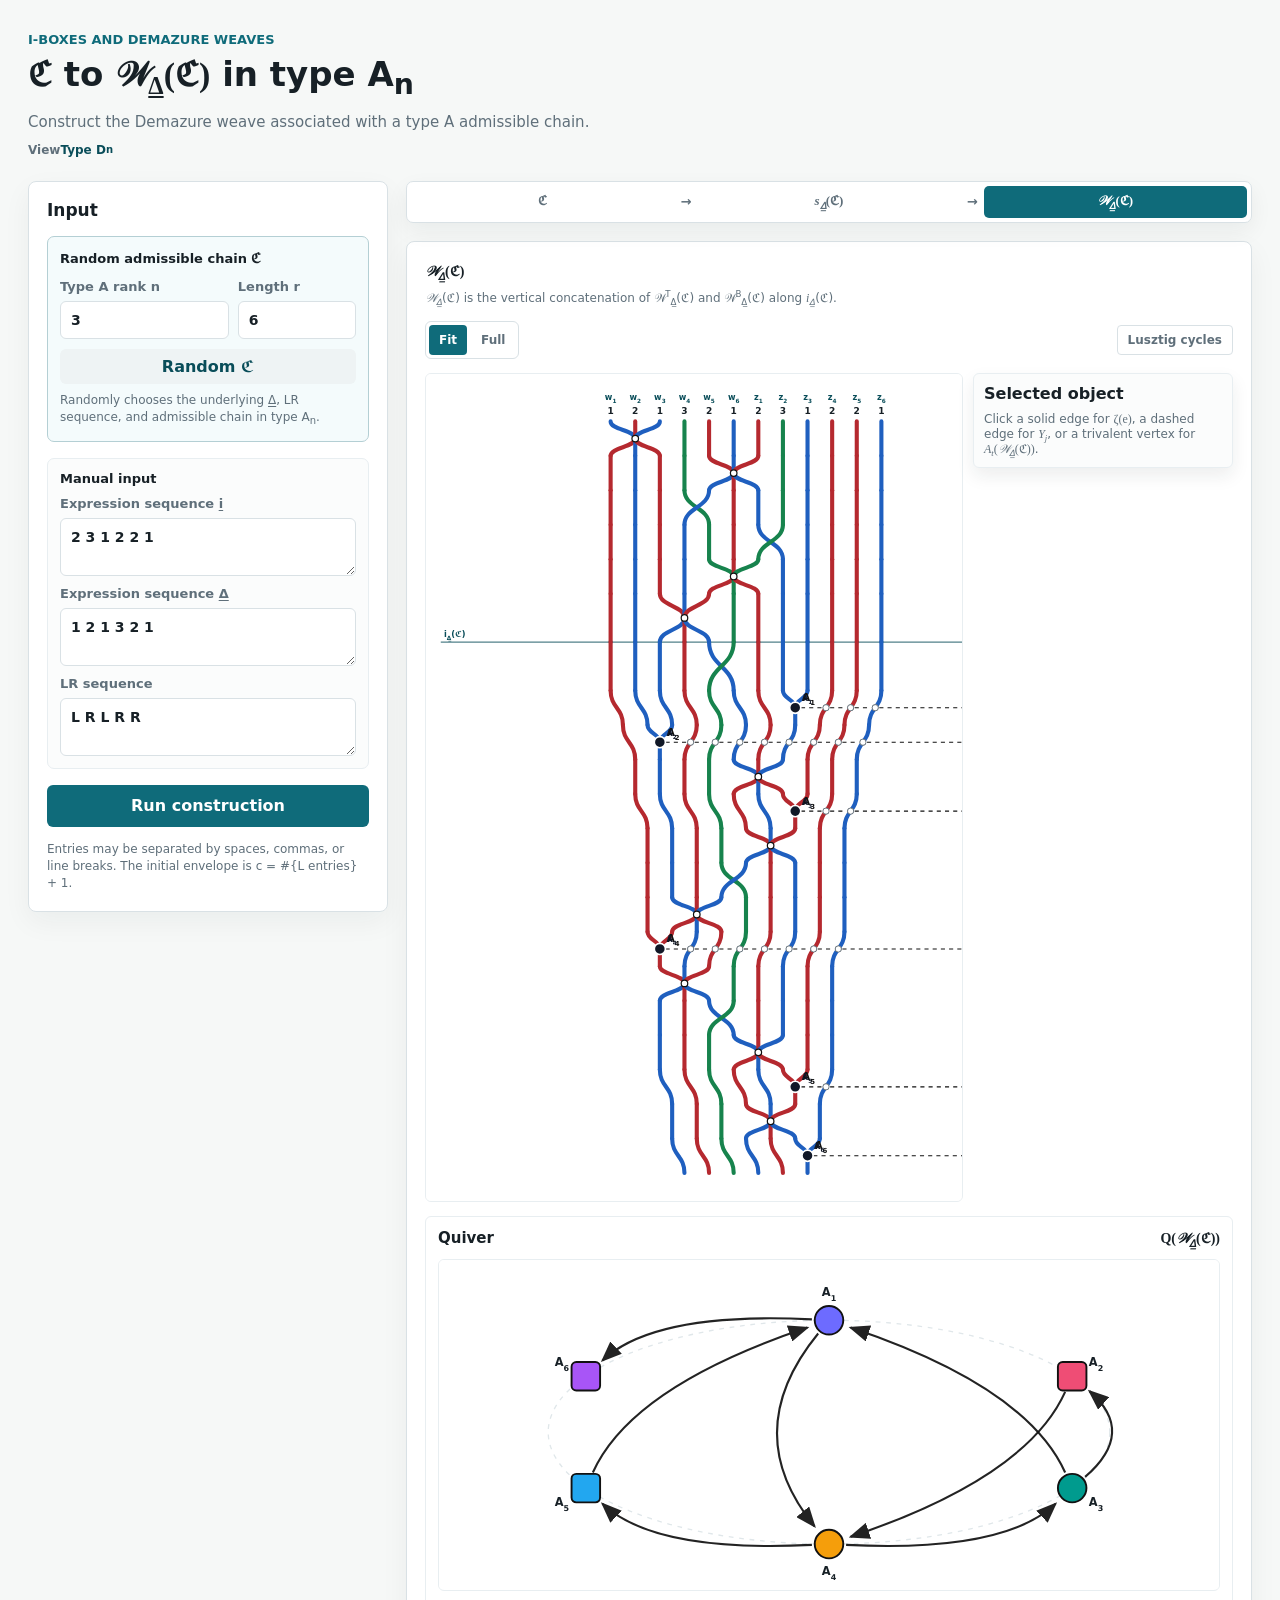
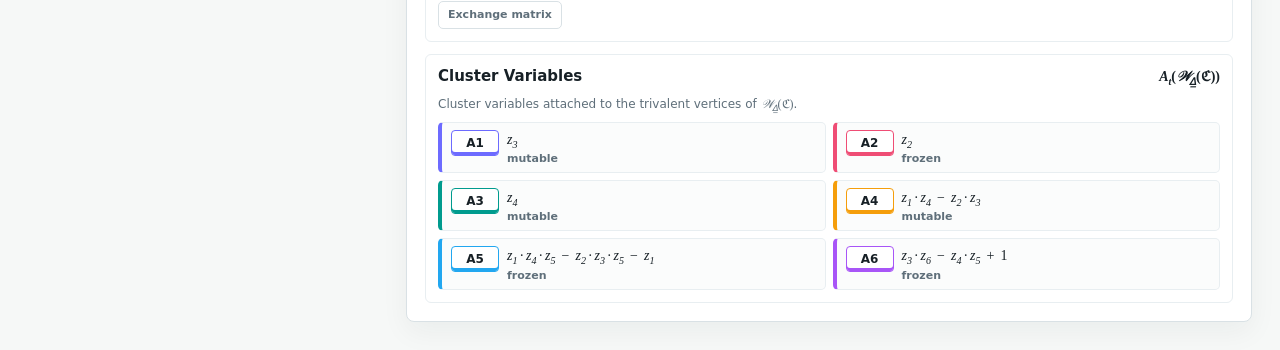
==== commit ced16c9d: "Align type A and D page headers" ====
--- a/index.html
+++ b/index.html
@@ -3,7 +3,7 @@
   <head>
     <meta charset="utf-8">
     <meta name="viewport" content="width=device-width, initial-scale=1">
-    <title>Admissible Chain and Demazure Weave</title>
+    <title>Type A_n Admissible Chain and Demazure Weave</title>
     <link rel="stylesheet" href="./style.css">
   </head>
   <body>
@@ -11,10 +11,13 @@
       <header class="page-header">
         <div>
           <p class="eyebrow">i-boxes and Demazure weaves</p>
-          <h1><span class="formula header-formula">ℭ</span> to <span class="formula header-formula">𝒲<sub>Δ</sub>(ℭ)</span></h1>
+          <h1><span class="formula header-formula">ℭ</span> to <span class="formula header-formula">𝒲<sub><span class="notation-underline">Δ</span></sub>(ℭ)</span> in type A<sub>n</sub></h1>
           <p class="subtitle">
-            Construct the Demazure weave associated with an admissible chain.
+            Construct the Demazure weave associated with a type A admissible chain.
           </p>
+          <div class="page-links">
+            <a class="page-link" href="./d-experiment.html">Type D<sub>n</sub></a>
+          </div>
         </div>
       </header>
 
--- a/style.css
+++ b/style.css
@@ -88,6 +88,34 @@
   line-height: 1.55;
 }
 
+.page-links {
+  display: flex;
+  flex-wrap: wrap;
+  gap: 10px;
+  margin-top: 8px;
+}
+
+.page-link {
+  display: inline-flex;
+  align-items: center;
+  color: var(--accent-strong);
+  font-size: 12px;
+  font-weight: 750;
+  text-decoration: none;
+}
+
+.page-link::before {
+  content: "View ";
+  color: var(--muted);
+  font-weight: 650;
+}
+
+.page-link:hover {
+  color: var(--accent);
+  text-decoration: underline;
+  text-underline-offset: 3px;
+}
+
 .workspace {
   display: grid;
   grid-template-columns: minmax(280px, 360px) minmax(0, 1fr);
@@ -158,6 +186,256 @@
   display: grid;
   grid-template-columns: minmax(0, 1fr) minmax(74px, 0.7fr);
   gap: 9px;
+}
+
+.dynkin-card {
+  display: grid;
+  grid-template-columns: 108px minmax(0, 1fr);
+  align-items: center;
+  gap: 10px;
+  border: 1px solid var(--soft-line);
+  border-radius: 7px;
+  background: rgba(255, 255, 255, 0.68);
+  padding: 10px;
+}
+
+.dynkin-card p {
+  margin: 0;
+  color: var(--muted);
+  font-size: 12px;
+  line-height: 1.35;
+}
+
+.pinning-details {
+  border: 1px solid var(--soft-line);
+  border-radius: 7px;
+  background: rgba(255, 255, 255, 0.68);
+  color: var(--muted);
+  font-size: 12px;
+  line-height: 1.45;
+}
+
+.pinning-details summary {
+  cursor: pointer;
+  color: var(--accent-strong);
+  font-weight: 800;
+  padding: 9px 10px;
+}
+
+.pinning-details p {
+  margin: 0;
+  padding: 0 10px 9px;
+}
+
+.variable-pinning-details {
+  margin-top: 8px;
+  background: #fbfcfc;
+}
+
+.pinning-basis {
+  display: flex;
+  flex-wrap: wrap;
+  gap: 6px;
+  padding: 0 10px 10px;
+}
+
+.pinning-basis .formula,
+.pinning-chip {
+  border: 1px solid var(--soft-line);
+  border-radius: 999px;
+  background: #fff;
+  color: var(--ink);
+  padding: 4px 8px;
+  font-size: 12px;
+}
+
+.pinning-interactive {
+  display: grid;
+  grid-template-columns: minmax(128px, 0.75fr) minmax(0, 1.25fr);
+  gap: 10px;
+  padding: 0 10px 10px;
+}
+
+.pinning-diagram-slot,
+.pinning-info-slot {
+  min-width: 0;
+}
+
+.pinning-dynkin-svg {
+  display: block;
+  width: 100%;
+  max-width: 260px;
+  height: auto;
+  overflow: visible;
+}
+
+.pinning-dynkin-edge {
+  stroke: #69787a;
+  stroke-width: 2;
+  stroke-linecap: round;
+}
+
+.pinning-dynkin-node {
+  cursor: pointer;
+  outline: none;
+}
+
+.pinning-dynkin-node circle {
+  fill: #fff;
+  stroke: var(--accent-strong);
+  stroke-width: 1.6;
+}
+
+.pinning-dynkin-node text {
+  fill: var(--accent-strong);
+  font-size: 12px;
+  font-weight: 850;
+  text-anchor: middle;
+  pointer-events: none;
+}
+
+.pinning-dynkin-node:hover circle,
+.pinning-dynkin-node:focus circle,
+.pinning-dynkin-node.active circle {
+  fill: var(--accent);
+  stroke: var(--accent);
+}
+
+.pinning-dynkin-node:hover text,
+.pinning-dynkin-node:focus text,
+.pinning-dynkin-node.active text {
+  fill: #fff;
+}
+
+.pinning-node-info {
+  display: grid;
+  gap: 8px;
+}
+
+.pinning-node-header,
+.pinning-affected {
+  display: flex;
+  flex-wrap: wrap;
+  align-items: center;
+  gap: 6px;
+}
+
+.pinning-affected > span:first-child {
+  color: var(--muted);
+  font-size: 11px;
+  font-weight: 800;
+  text-transform: uppercase;
+}
+
+.pinning-block-grid {
+  display: grid;
+  grid-template-columns: repeat(2, minmax(0, 1fr));
+  gap: 8px;
+}
+
+.pinning-block {
+  display: grid;
+  gap: 5px;
+  border: 1px solid var(--soft-line);
+  border-radius: 6px;
+  background: #fff;
+  padding: 7px;
+}
+
+.pinning-block-label {
+  color: var(--muted);
+  font-size: 11px;
+  font-weight: 800;
+}
+
+.pinning-matrix {
+  border-collapse: collapse;
+  justify-self: start;
+  font-size: 13px;
+}
+
+.pinning-matrix td {
+  min-width: 22px;
+  padding: 2px 5px;
+  text-align: center;
+}
+
+@media (max-width: 760px) {
+  .pinning-interactive {
+    grid-template-columns: minmax(0, 1fr);
+  }
+
+  .pinning-block-grid {
+    grid-template-columns: minmax(0, 1fr);
+  }
+}
+
+.dynkin-diagram {
+  position: relative;
+  width: 94px;
+  height: 76px;
+}
+
+.dynkin-node {
+  position: absolute;
+  z-index: 2;
+  display: grid;
+  place-items: center;
+  width: 24px;
+  height: 24px;
+  border: 1.5px solid var(--accent-strong);
+  border-radius: 50%;
+  background: #fff;
+  color: var(--accent-strong);
+  font-size: 12px;
+  font-weight: 800;
+}
+
+.dynkin-edge {
+  position: absolute;
+  z-index: 1;
+  height: 2px;
+  background: var(--accent-strong);
+  transform-origin: left center;
+}
+
+.d4-diagram .node-1 {
+  left: 4px;
+  top: 38px;
+}
+
+.d4-diagram .node-2 {
+  left: 38px;
+  top: 38px;
+}
+
+.d4-diagram .node-3 {
+  left: 72px;
+  top: 4px;
+}
+
+.d4-diagram .node-4 {
+  left: 72px;
+  top: 38px;
+}
+
+.d4-diagram .edge-12 {
+  left: 28px;
+  top: 50px;
+  width: 12px;
+}
+
+.d4-diagram .edge-23 {
+  left: 58px;
+  top: 43px;
+  width: 38px;
+  transform: rotate(-45deg);
+}
+
+.d4-diagram .edge-24 {
+  left: 62px;
+  top: 50px;
+  width: 12px;
 }
 
 .field {
@@ -251,6 +529,37 @@
   padding: 10px 12px;
   font-size: 13px;
   line-height: 1.4;
+}
+
+.debug-box {
+  display: grid;
+  grid-template-columns: repeat(auto-fit, minmax(126px, 1fr));
+  gap: 8px;
+  color: var(--muted);
+  font-size: 13px;
+  line-height: 1.45;
+}
+
+.status-item {
+  display: grid;
+  gap: 2px;
+  border: 1px solid var(--soft-line);
+  border-radius: 7px;
+  background: #fbfcfc;
+  padding: 9px 10px;
+}
+
+.status-item span {
+  color: var(--muted);
+  font-size: 11px;
+  font-weight: 750;
+  text-transform: uppercase;
+}
+
+.status-item strong {
+  color: var(--ink);
+  font-size: 15px;
+  font-weight: 850;
 }
 
 .output-panel {
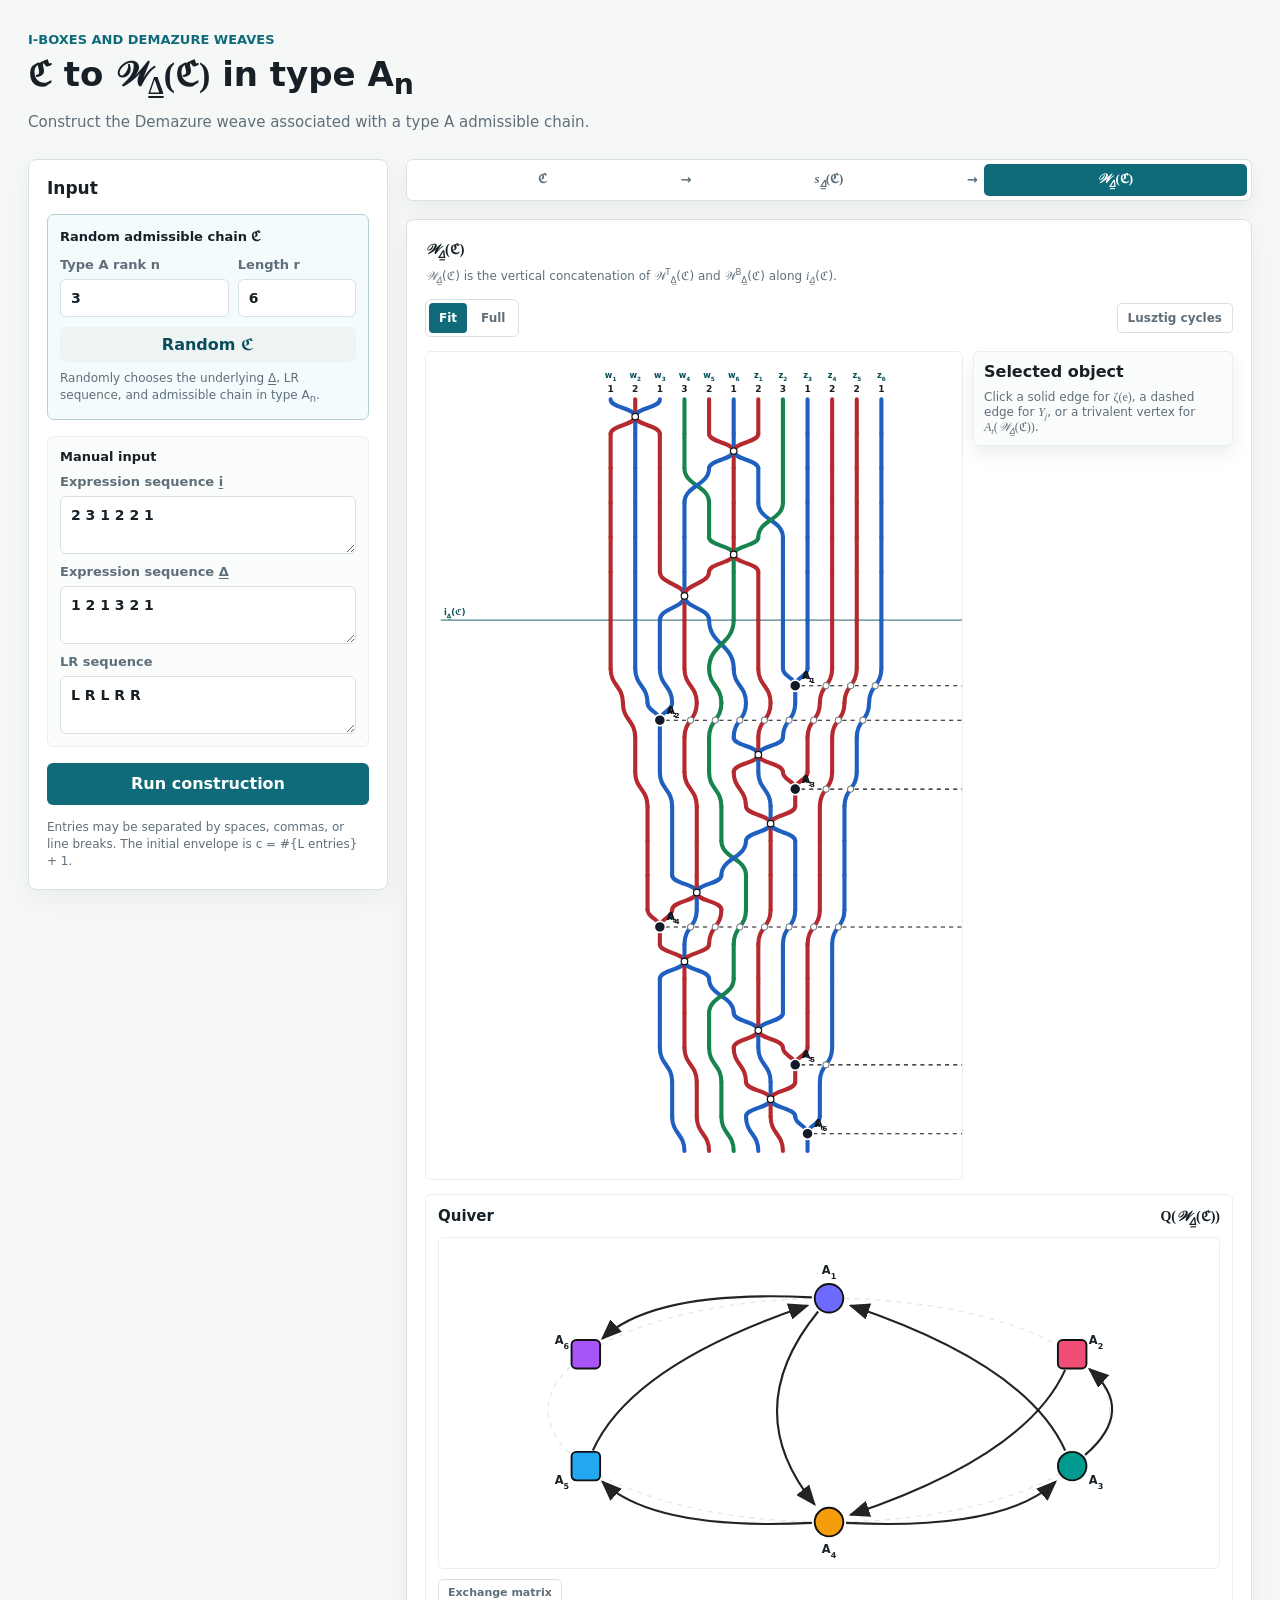
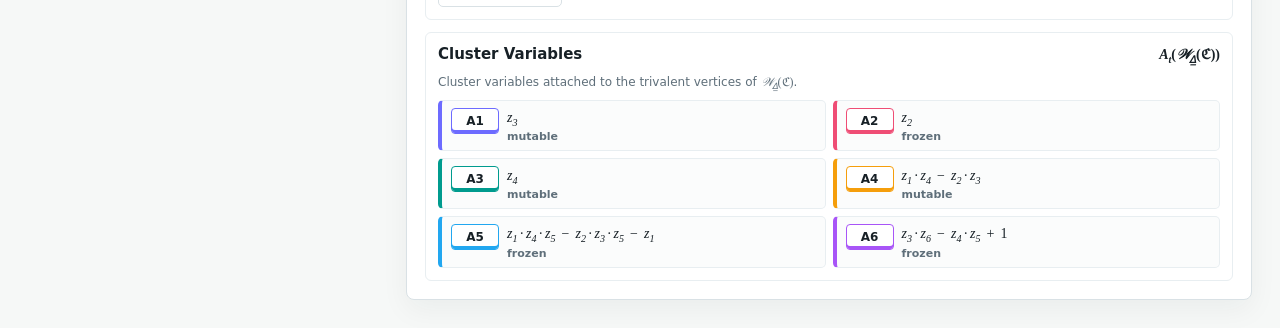
==== commit 3a951346: "Remove public type D experiment page" ====
--- a/index.html
+++ b/index.html
@@ -4,7 +4,7 @@
     <meta charset="utf-8">
     <meta name="viewport" content="width=device-width, initial-scale=1">
     <title>Type A_n Admissible Chain and Demazure Weave</title>
-    <link rel="stylesheet" href="./style.css">
+    <link rel="stylesheet" href="./style.css?v=20260518-pinning">
   </head>
   <body>
     <main class="app-shell">
@@ -15,9 +15,6 @@
           <p class="subtitle">
             Construct the Demazure weave associated with a type A admissible chain.
           </p>
-          <div class="page-links">
-            <a class="page-link" href="./d-experiment.html">Type D<sub>n</sub></a>
-          </div>
         </div>
       </header>
 
@@ -81,6 +78,6 @@
       </section>
     </main>
 
-    <script type="module" src="./src/app.mjs"></script>
+    <script type="module" src="./src/app.mjs?v=20260518-pinning"></script>
   </body>
 </html>
--- a/style.css
+++ b/style.css
@@ -324,7 +324,17 @@
   color: var(--muted);
   font-size: 11px;
   font-weight: 800;
-  text-transform: uppercase;
+  text-transform: none;
+}
+
+.pinning-node-header > span:first-child {
+  color: var(--muted);
+  font-size: 11px;
+  font-weight: 800;
+}
+
+.pinning-details .pinning-node-note {
+  padding: 0;
 }
 
 .pinning-block-grid {
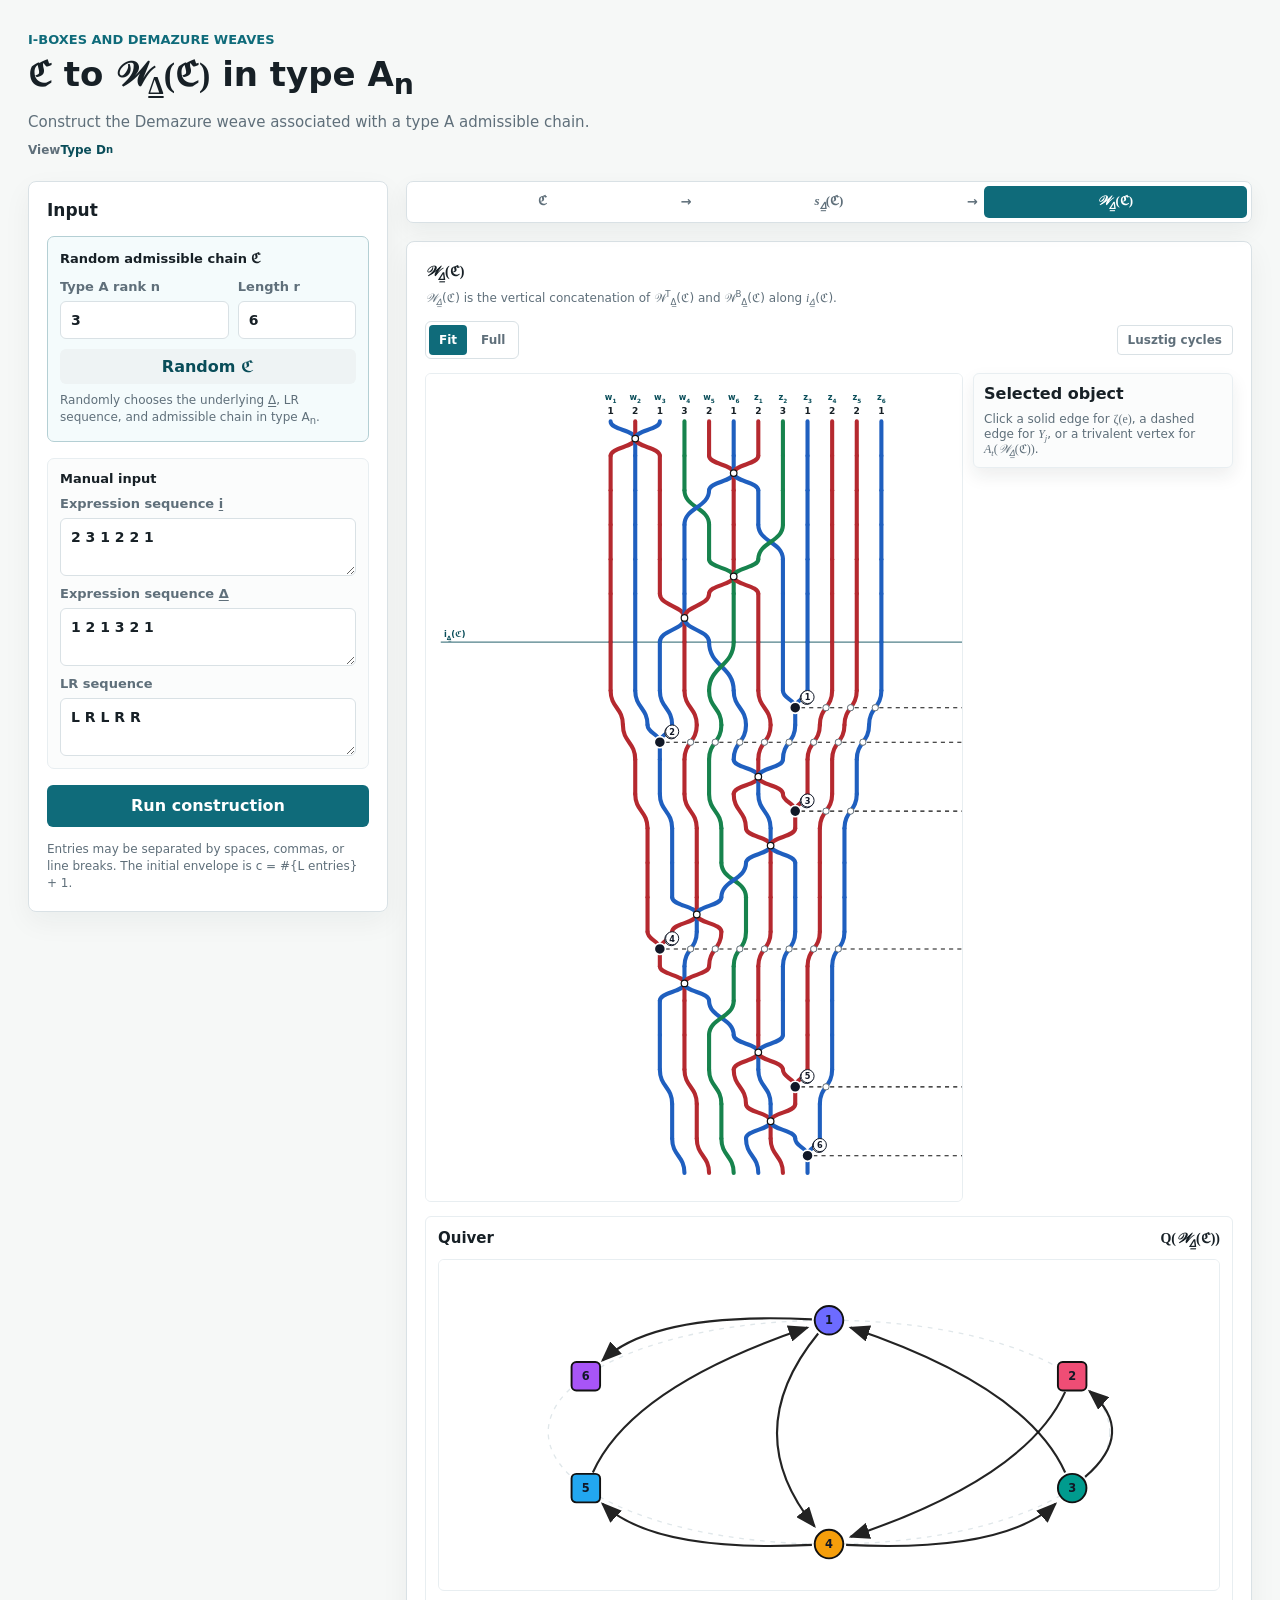
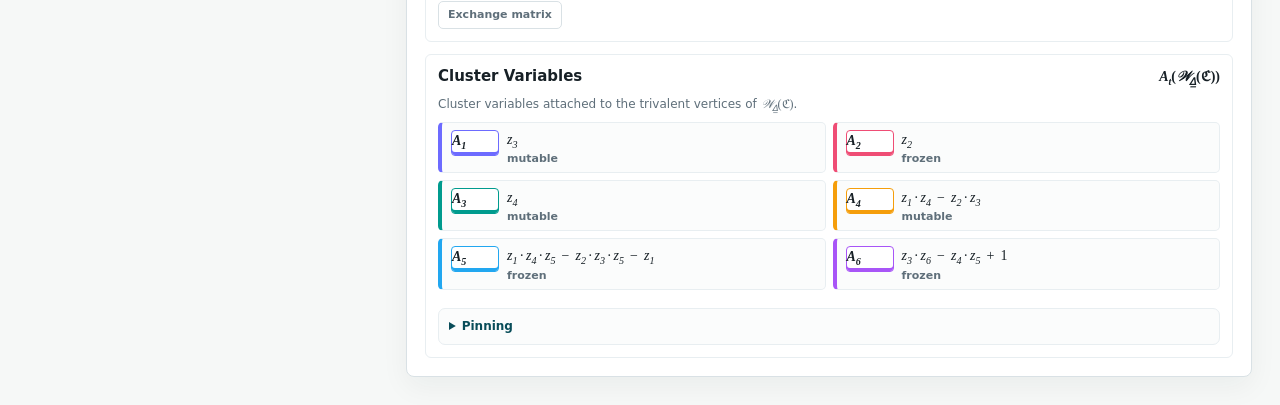
==== commit 52ab63ba: "Align quiver vertex interactions" ====
--- a/index.html
+++ b/index.html
@@ -4,7 +4,7 @@
     <meta charset="utf-8">
     <meta name="viewport" content="width=device-width, initial-scale=1">
     <title>Type A_n Admissible Chain and Demazure Weave</title>
-    <link rel="stylesheet" href="./style.css?v=20260518-pinning">
+    <link rel="stylesheet" href="./style.css?v=20260519-quiver-sync">
   </head>
   <body>
     <main class="app-shell">
@@ -15,6 +15,9 @@
           <p class="subtitle">
             Construct the Demazure weave associated with a type A admissible chain.
           </p>
+          <div class="page-links">
+            <a class="page-link" href="./d-experiment.html">Type D<sub>n</sub></a>
+          </div>
         </div>
       </header>
 
@@ -78,6 +81,6 @@
       </section>
     </main>
 
-    <script type="module" src="./src/app.mjs?v=20260518-pinning"></script>
+    <script type="module" src="./src/app.mjs?v=20260519-quiver-sync"></script>
   </body>
 </html>
--- a/style.css
+++ b/style.css
@@ -227,6 +227,10 @@
   padding: 0 10px 9px;
 }
 
+.pinning-intro {
+  color: var(--ink);
+}
+
 .variable-pinning-details {
   margin-top: 8px;
   background: #fbfcfc;
@@ -310,51 +314,74 @@
 .pinning-node-info {
   display: grid;
   gap: 8px;
-}
-
-.pinning-node-header,
-.pinning-affected {
+  align-content: start;
+}
+
+.pinning-node-header {
   display: flex;
   flex-wrap: wrap;
   align-items: center;
   gap: 6px;
 }
 
-.pinning-affected > span:first-child {
+.pinning-node-title {
+  color: var(--ink);
+  font-size: 13px;
+  font-weight: 850;
+}
+
+.pinning-domain-row {
+  display: flex;
+  flex-wrap: wrap;
+  align-items: center;
+  gap: 7px;
+}
+
+.pinning-domain-label {
+  color: var(--muted);
+  font-size: 12px;
+  font-weight: 800;
+}
+
+.pinning-block-label {
   color: var(--muted);
   font-size: 11px;
   font-weight: 800;
-  text-transform: none;
-}
-
-.pinning-node-header > span:first-child {
-  color: var(--muted);
-  font-size: 11px;
-  font-weight: 800;
-}
-
-.pinning-details .pinning-node-note {
-  padding: 0;
-}
-
-.pinning-block-grid {
+}
+
+.pinning-phi-block {
+  display: grid;
+  gap: 8px;
+  border: 1px solid var(--soft-line);
+  border-radius: 7px;
+  background: #fff;
+  padding: 8px;
+}
+
+.pinning-phi-grid {
   display: grid;
   grid-template-columns: repeat(2, minmax(0, 1fr));
   gap: 8px;
 }
 
-.pinning-block {
+.pinning-phi-plane {
   display: grid;
   gap: 5px;
-  border: 1px solid var(--soft-line);
-  border-radius: 6px;
-  background: #fff;
-  padding: 7px;
-}
-
-.pinning-block-label {
-  color: var(--muted);
-  font-size: 11px;
+  min-width: 0;
+}
+
+.pinning-fixed-note {
+  padding: 0;
+}
+
+.pinning-plane-matrix {
+  display: grid;
+  gap: 3px;
+}
+
+.pinning-plane-label {
+  color: var(--muted);
+  font-size: 10px;
   font-weight: 800;
 }
 
@@ -370,12 +397,28 @@
   text-align: center;
 }
 
+.pinning-derived {
+  border-top: 1px solid var(--soft-line);
+  padding-top: 6px;
+}
+
+.pinning-details .pinning-derived summary {
+  padding: 0;
+  color: var(--muted);
+  font-size: 11px;
+  font-weight: 800;
+}
+
+.pinning-derived .pinning-formula-line {
+  margin-top: 5px;
+}
+
 @media (max-width: 760px) {
   .pinning-interactive {
     grid-template-columns: minmax(0, 1fr);
   }
 
-  .pinning-block-grid {
+  .pinning-phi-grid {
     grid-template-columns: minmax(0, 1fr);
   }
 }
@@ -702,6 +745,35 @@
 .chain-visual-block {
   display: grid;
   gap: 16px;
+}
+
+.chain-selectable {
+  cursor: pointer;
+}
+
+.chain-selectable:focus {
+  outline: 2px solid rgba(15, 107, 122, 0.35);
+  outline-offset: 2px;
+}
+
+.chain-visual-block.has-chain-selection .chain-selectable:not(.active) {
+  opacity: 0.62;
+}
+
+.chain-visual-block.has-chain-selection .chain-selectable.active {
+  opacity: 1;
+}
+
+.chain-visual-block.has-chain-selection .quiver-node-group:not(.active) {
+  opacity: 0.48;
+}
+
+.whole-result-view.has-cluster-selection .quiver-node-group:not(.active) {
+  opacity: 0.48;
+}
+
+.whole-result-view.has-cluster-selection .cluster-answer-item:not(.active) {
+  opacity: 0.62;
 }
 
 .admissible-chain-panel {
@@ -838,6 +910,11 @@
   background: #fff;
 }
 
+.determinantial-row.active {
+  border-color: var(--accent-strong);
+  box-shadow: inset 4px 0 0 var(--cycle-color), 0 0 0 1px rgba(15, 107, 122, 0.18);
+}
+
 .determinantial-row.frozen .determinantial-answer-label {
   border-color: var(--ink);
   box-shadow: inset 0 -3px 0 var(--cycle-color), 0 0 0 1px rgba(23, 32, 38, 0.12);
@@ -865,6 +942,11 @@
   border-radius: 6px;
   background: #fff;
   padding: 8px 9px;
+}
+
+.chain-chip.active {
+  border-color: var(--accent-strong);
+  box-shadow: inset 0 -3px 0 var(--accent), 0 0 0 1px rgba(15, 107, 122, 0.16);
 }
 
 .chain-chip.frozen {
@@ -910,6 +992,19 @@
   align-items: center;
   min-width: max-content;
   margin-bottom: 5px;
+}
+
+.timeline-row.chain-selectable {
+  border-radius: 6px;
+}
+
+.timeline-row.active .timeline-label {
+  color: var(--accent-strong);
+}
+
+.timeline-row.active .timeline-cell:not(.header-cell) {
+  border-color: var(--accent-strong);
+  box-shadow: 0 0 0 1px rgba(15, 107, 122, 0.14);
 }
 
 .timeline-label {
@@ -1713,21 +1808,41 @@
 
 .cluster-vertex-node:hover,
 .cluster-vertex-node.active {
-  fill: var(--accent);
+  fill: #111827;
+  stroke: var(--accent-strong);
+  stroke-width: 4;
+}
+
+.cluster-vertex-node:focus {
+  fill: #111827;
+  stroke: var(--accent-strong);
+  stroke-width: 4;
+  outline: none;
+}
+
+.weave-cluster-badge,
+.cluster-vertex-node-label {
+  pointer-events: none;
+}
+
+.weave-cluster-badge rect,
+.cluster-vertex-node-label rect {
+  fill: #fff;
   stroke: #111827;
-}
-
-.cluster-vertex-node:focus {
-  fill: var(--accent);
-  stroke: #111827;
-  outline: none;
-}
-
-.cluster-vertex-node-label {
-  text-anchor: start;
+  stroke-width: 1.2;
+}
+
+.weave-cluster-badge text,
+.cluster-vertex-node-label text {
+  text-anchor: middle;
   fill: #111827;
   font-size: 10px;
   font-weight: 900;
+}
+
+.cluster-vertex-node-label.related rect {
+  stroke: var(--accent-strong);
+  stroke-width: 1.8;
 }
 
 .dashed-edge-node {
@@ -2067,39 +2182,53 @@
 .quiver-node {
   stroke: #111;
   stroke-width: 2;
-  transition: stroke-width 120ms ease, filter 120ms ease;
+  transition: filter 120ms ease;
+}
+
+.quiver-node-halo {
+  fill: none;
+  stroke: #111827;
+  stroke-width: 3.4;
+  opacity: 0;
+  transition: opacity 120ms ease, stroke-width 120ms ease;
+  pointer-events: none;
 }
 
 .quiver-node-group.selectable {
   cursor: pointer;
 }
 
-.quiver-node-group.selectable:hover .quiver-node,
-.quiver-node-group.selectable:focus .quiver-node,
+.quiver-node-group.selectable:hover .quiver-node-halo,
+.quiver-node-group.selectable:focus .quiver-node-halo,
+.quiver-node-group.active .quiver-node-halo {
+  opacity: 1;
+  outline: none;
+}
+
+.quiver-node-group.paired .quiver-node-halo {
+  opacity: 0.55;
+  stroke-width: 2.6;
+}
+
 .quiver-node-group.active .quiver-node {
-  stroke-width: 3.4;
-  filter: drop-shadow(0 0 4px rgba(0, 0, 0, 0.24));
-  outline: none;
-}
-
-.quiver-node-group.paired .quiver-node {
-  stroke-width: 3.2;
-  filter: drop-shadow(0 0 4px rgba(0, 0, 0, 0.18));
-}
-
-.quiver-node-group.active .quiver-node-label {
-  fill: #000;
+  filter: drop-shadow(0 1px 2px rgba(0, 0, 0, 0.18));
 }
 
 .quiver-node-label,
 .quiver-weight-label {
-  fill: #172026;
+  fill: #111827;
   font-size: 12px;
   font-weight: 800;
   text-anchor: middle;
+  pointer-events: none;
+}
+
+.quiver-node-label {
+  stroke: none;
 }
 
 .quiver-weight-label {
+  fill: #172026;
   font-size: 10px;
   font-family: ui-monospace, SFMono-Regular, Menlo, Consolas, monospace;
 }
@@ -2187,7 +2316,6 @@
 
 .weave-label,
 .weave-bottom-label,
-.weave-cluster-label,
 .weave-edge-number {
   font-size: 11px;
   text-anchor: middle;
@@ -2245,12 +2373,6 @@
   fill: #172026;
   font-size: 11px;
   font-weight: 850;
-}
-
-.weave-cluster-label {
-  text-anchor: start;
-  fill: #111;
-  font-size: 12px;
 }
 
 .weave-virtual-label {
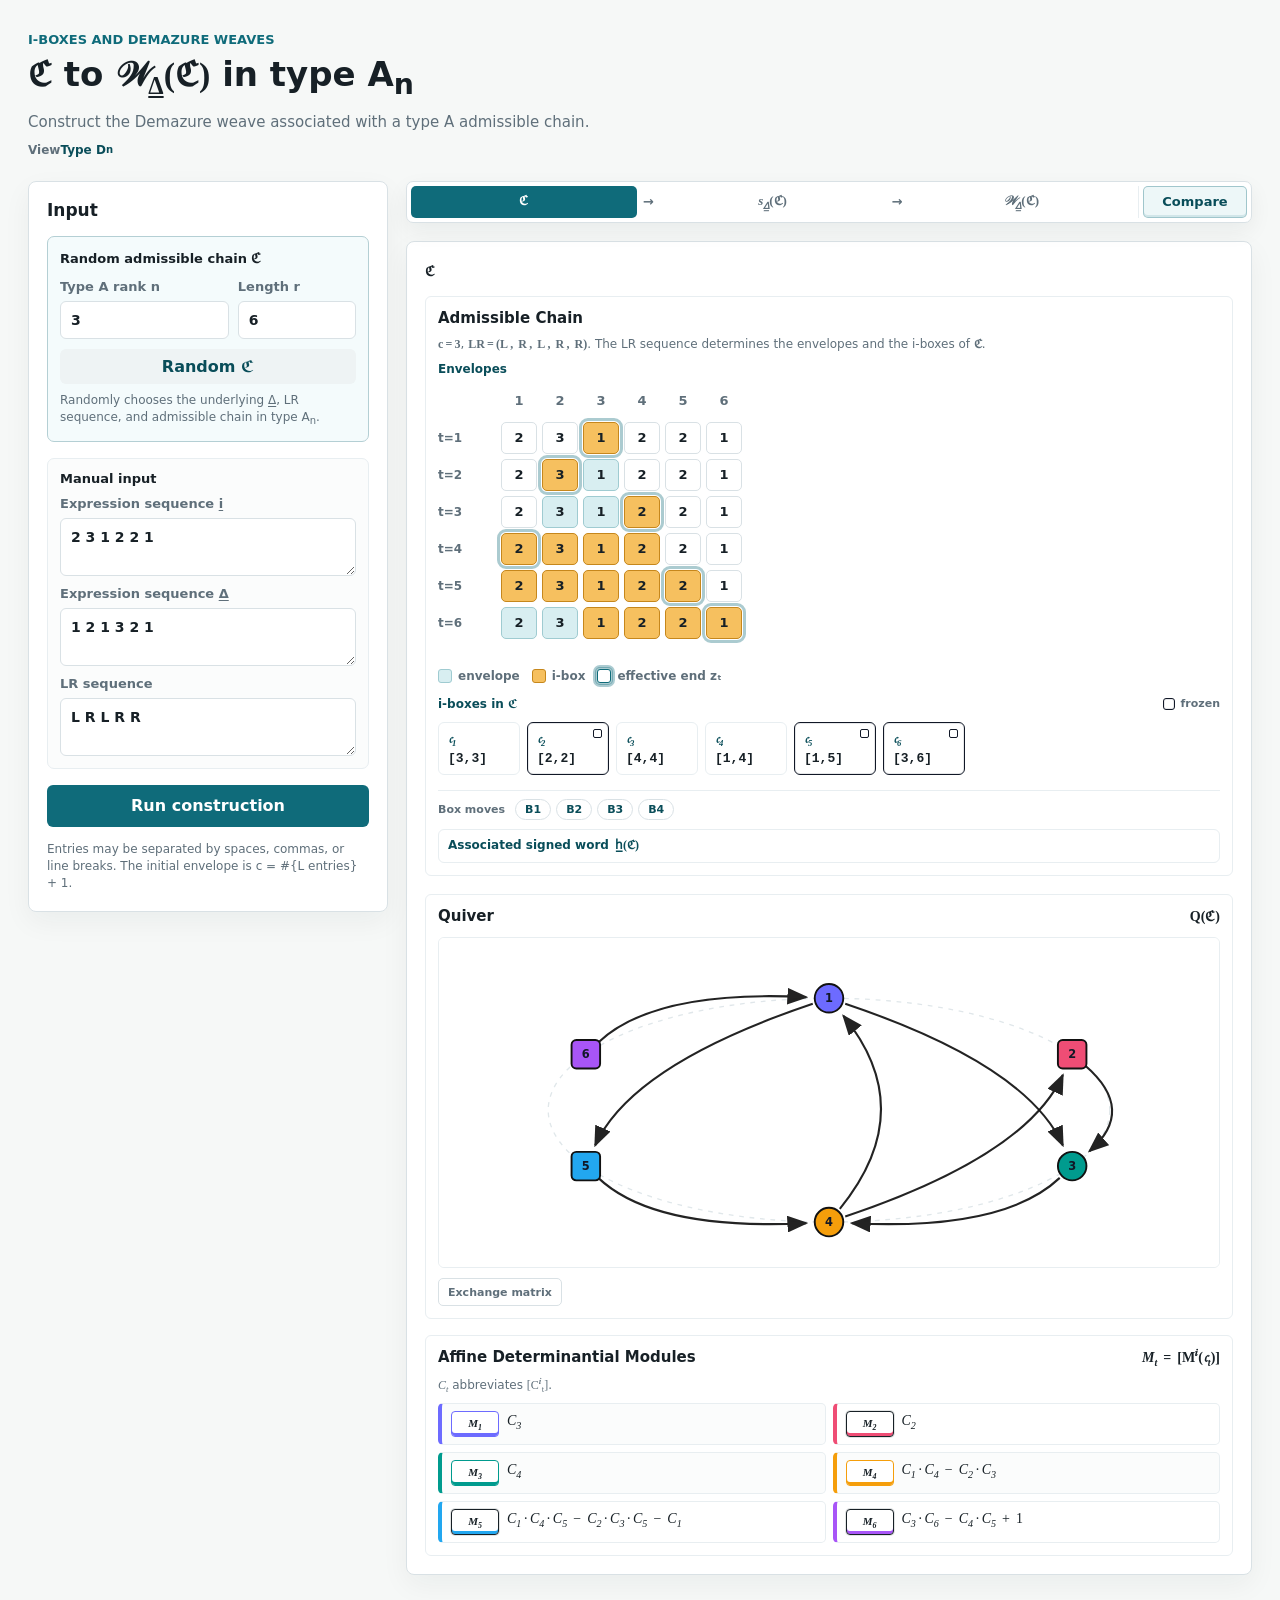
==== commit 4534b3e9: "Polish compare view for type A and D" ====
--- a/index.html
+++ b/index.html
@@ -4,7 +4,7 @@
     <meta charset="utf-8">
     <meta name="viewport" content="width=device-width, initial-scale=1">
     <title>Type A_n Admissible Chain and Demazure Weave</title>
-    <link rel="stylesheet" href="./style.css?v=20260519-quiver-sync">
+    <link rel="stylesheet" href="./style.css?v=20260520-view-default">
   </head>
   <body>
     <main class="app-shell">
@@ -81,6 +81,6 @@
       </section>
     </main>
 
-    <script type="module" src="./src/app.mjs?v=20260519-quiver-sync"></script>
+    <script type="module" src="./src/app.mjs?v=20260520-view-default"></script>
   </body>
 </html>
--- a/style.css
+++ b/style.css
@@ -631,8 +631,9 @@
   position: sticky;
   top: 18px;
   z-index: 5;
-  display: flex;
-  flex-wrap: wrap;
+  display: grid;
+  grid-template-columns: minmax(0, 1fr) auto;
+  align-items: stretch;
   width: 100%;
   max-width: 100%;
   gap: 4px;
@@ -641,6 +642,28 @@
   background: #fff;
   padding: 4px;
   box-shadow: 0 8px 22px rgba(23, 32, 38, 0.06);
+}
+
+.step-sequence,
+.step-view-tools {
+  display: flex;
+  min-width: 0;
+  gap: 4px;
+}
+
+.step-sequence {
+  grid-column: 1;
+  grid-row: 1;
+  align-items: stretch;
+}
+
+.step-view-tools {
+  grid-column: 2;
+  grid-row: 1;
+  align-items: stretch;
+  justify-content: flex-end;
+  border-left: 1px solid var(--soft-line);
+  padding-left: 4px;
 }
 
 .step-button {
@@ -656,6 +679,30 @@
   font-weight: 750;
 }
 
+.compare-step-button {
+  flex: 0 0 auto;
+  min-width: 104px;
+  border: 1px solid rgba(15, 107, 122, 0.35);
+  background: #edf7f8;
+  color: var(--accent-strong);
+  box-shadow: inset 0 -2px 0 rgba(15, 107, 122, 0.12);
+}
+
+.compare-step-button:hover,
+.compare-step-button:focus {
+  border-color: var(--accent);
+  background: #e0f1f3;
+  box-shadow: 0 0 0 2px rgba(15, 107, 122, 0.13);
+  outline: none;
+}
+
+.compare-step-button.active {
+  border-color: var(--accent);
+  background: var(--accent);
+  color: #fff;
+  box-shadow: none;
+}
+
 .step-arrow {
   display: grid;
   place-items: center;
@@ -688,8 +735,156 @@
 
 .step-active-whole .step-section:not(.step-whole),
 .step-active-chain .step-section:not(.step-chain),
-.step-active-string .step-section:not(.step-string) {
+.step-active-string .step-section:not(.step-string),
+.step-active-compare .step-section:not(.step-chain):not(.step-whole) {
   display: none;
+}
+
+.trace-view.step-active-compare {
+  grid-template-columns: minmax(420px, 1fr) minmax(420px, 1fr);
+  align-items: start;
+}
+
+.step-active-compare .construction-stepper {
+  grid-column: 1 / -1;
+}
+
+.step-active-compare .step-chain {
+  grid-column: 1;
+  grid-row: 2;
+}
+
+.step-active-compare .step-whole {
+  grid-column: 2;
+  grid-row: 2;
+}
+
+.step-active-compare .card {
+  padding: 14px;
+}
+
+.step-active-compare .step-chain,
+.step-active-compare .step-whole {
+  min-width: 0;
+}
+
+.step-active-compare .chain-visual-block,
+.step-active-compare .weave-block {
+  display: grid;
+  grid-template-rows: 620px 430px minmax(360px, auto);
+  gap: 12px;
+  align-items: stretch;
+}
+
+.step-active-compare .admissible-chain-panel,
+.step-active-compare .weave-stage-panel {
+  height: 620px;
+  min-height: 0;
+  max-height: none;
+  overflow: auto;
+}
+
+.step-active-compare .weave-stage-panel {
+  display: grid;
+  align-content: start;
+  gap: 10px;
+  border: 1px solid var(--soft-line);
+  border-radius: 6px;
+  background: #fff;
+  padding: 12px;
+}
+
+.step-active-compare .edge-label-viewer {
+  grid-template-columns: minmax(0, 1fr);
+}
+
+.step-active-compare .edge-label-info {
+  display: none;
+}
+
+.step-active-compare .main-interactive-weave .edge-label-viewer-figure {
+  max-height: 520px;
+  overflow: auto;
+}
+
+.step-active-compare .main-interactive-weave .edge-label-viewer-svg {
+  width: min(100%, 620px);
+  min-width: 0;
+}
+
+.step-active-compare .whole-result-view,
+.step-active-compare .chain-visual-block {
+  align-content: start;
+}
+
+.step-active-compare .quiver-answer-panel {
+  height: 430px;
+  min-height: 0;
+  overflow: hidden;
+}
+
+.step-active-compare .quiver-scroll {
+  height: 340px;
+}
+
+.step-active-compare .quiver-answer-panel.matrix-open .quiver-scroll {
+  height: 214px;
+}
+
+.step-active-compare .quiver-answer-panel.matrix-open .exchange-matrix-scroll {
+  max-height: 128px;
+}
+
+.step-active-compare .quiver-svg {
+  min-width: 500px;
+}
+
+.step-active-compare .determinantial-section,
+.step-active-compare .cluster-answer-panel {
+  min-height: 280px;
+}
+
+.step-active-compare .cluster-answer-list,
+.step-active-compare .determinantial-list {
+  grid-template-columns: minmax(0, 1fr);
+}
+
+.step-active-compare .card h2 {
+  margin-bottom: 10px;
+}
+
+.step-active-compare .card-subtitle {
+  display: none;
+}
+
+@media (max-width: 1180px) {
+  .trace-view.step-active-compare {
+    grid-template-columns: minmax(0, 1fr);
+  }
+
+  .step-active-compare .step-chain,
+  .step-active-compare .step-whole {
+    grid-column: 1;
+    grid-row: auto;
+  }
+
+  .construction-stepper {
+    grid-template-columns: minmax(0, 1fr);
+  }
+
+  .step-sequence,
+  .step-view-tools {
+    grid-column: 1;
+    grid-row: auto;
+    border-bottom: 1px solid var(--soft-line);
+    padding-bottom: 4px;
+    border-left: 0;
+    padding-left: 0;
+  }
+
+  .compare-step-button {
+    flex: 1 1 100%;
+  }
 }
 
 .card {
@@ -828,9 +1023,128 @@
 
 .chain-ribbon {
   display: flex;
-  gap: 8px;
+  gap: 7px;
+  align-items: stretch;
   overflow-x: auto;
-  padding-bottom: 4px;
+  padding: 2px 0 5px;
+}
+
+.chain-box-move-strip {
+  display: flex;
+  flex-wrap: wrap;
+  align-items: center;
+  gap: 7px 10px;
+  border-top: 1px solid var(--soft-line);
+  padding-top: 8px;
+}
+
+.chain-box-move-label {
+  color: var(--muted);
+  font-size: 11px;
+  font-weight: 800;
+  letter-spacing: 0;
+}
+
+.chain-box-move-actions {
+  display: flex;
+  flex-wrap: wrap;
+  gap: 5px;
+}
+
+.chain-box-move-action {
+  border: 1px solid var(--line);
+  border-radius: 999px;
+  background: #fff;
+  color: var(--accent-strong);
+  cursor: pointer;
+  font: inherit;
+  font-size: 11px;
+  font-weight: 850;
+  line-height: 1;
+  padding: 4px 9px;
+  position: relative;
+}
+
+.chain-box-move-action:hover,
+.chain-box-move-action:focus-visible {
+  border-color: var(--accent);
+  background: var(--accent-soft);
+  outline: none;
+}
+
+.chain-box-move-text {
+  position: relative;
+  z-index: 1;
+}
+
+.chain-box-move-tooltip {
+  position: absolute;
+  left: 50%;
+  bottom: calc(100% + 8px);
+  transform: translateX(-50%) translateY(3px);
+  z-index: 20;
+  min-width: max-content;
+  max-width: 260px;
+  border: 1px solid rgba(23, 32, 38, 0.18);
+  border-radius: 6px;
+  background: rgba(23, 32, 38, 0.92);
+  box-shadow: 0 8px 22px rgba(23, 32, 38, 0.18);
+  color: #fff;
+  font-size: 11px;
+  font-weight: 750;
+  line-height: 1.3;
+  opacity: 0;
+  padding: 6px 8px;
+  pointer-events: none;
+  text-align: left;
+  transition: opacity 100ms ease, transform 100ms ease;
+  white-space: nowrap;
+}
+
+.chain-box-move-action:hover .chain-box-move-tooltip,
+.chain-box-move-action:focus-visible .chain-box-move-tooltip {
+  opacity: 1;
+  transform: translateX(-50%) translateY(0);
+}
+
+.box-move-highlight {
+  border-color: var(--accent) !important;
+  box-shadow: 0 0 0 2px rgba(15, 107, 122, 0.18);
+}
+
+.timeline-row.box-move-preview-row .timeline-label {
+  color: var(--accent-strong);
+  font-weight: 850;
+}
+
+.timeline-row.box-move-preview-row .timeline-cell {
+  transition: opacity 120ms ease, transform 120ms ease, box-shadow 120ms ease;
+}
+
+.timeline-cell.box-move-removed-envelope {
+  border-color: #a66b00;
+  background: transparent;
+  outline: 2px dashed #a66b00;
+  outline-offset: -5px;
+  box-shadow: 0 0 0 2px rgba(166, 107, 0, 0.1);
+  transform: translateY(-1px);
+}
+
+.timeline-cell.box-move-added-envelope {
+  border-color: #0f6b7a;
+  background: #e4f4f6;
+  box-shadow: inset 0 0 0 3px rgba(15, 107, 122, 0.36), 0 0 0 2px rgba(15, 107, 122, 0.12);
+  transform: translateY(-1px);
+  animation: box-move-preview-pulse 900ms ease-in-out infinite alternate;
+}
+
+@keyframes box-move-preview-pulse {
+  from {
+    filter: saturate(0.95);
+  }
+  to {
+    filter: saturate(1.18) brightness(1.03);
+  }
 }
 
 .chain-quiver-section {
@@ -1376,6 +1690,12 @@
   color: #fff;
 }
 
+.weave-stage-panel {
+  display: grid;
+  gap: 12px;
+  min-width: 0;
+}
+
 .whole-mode-view {
   display: grid;
   gap: 12px;
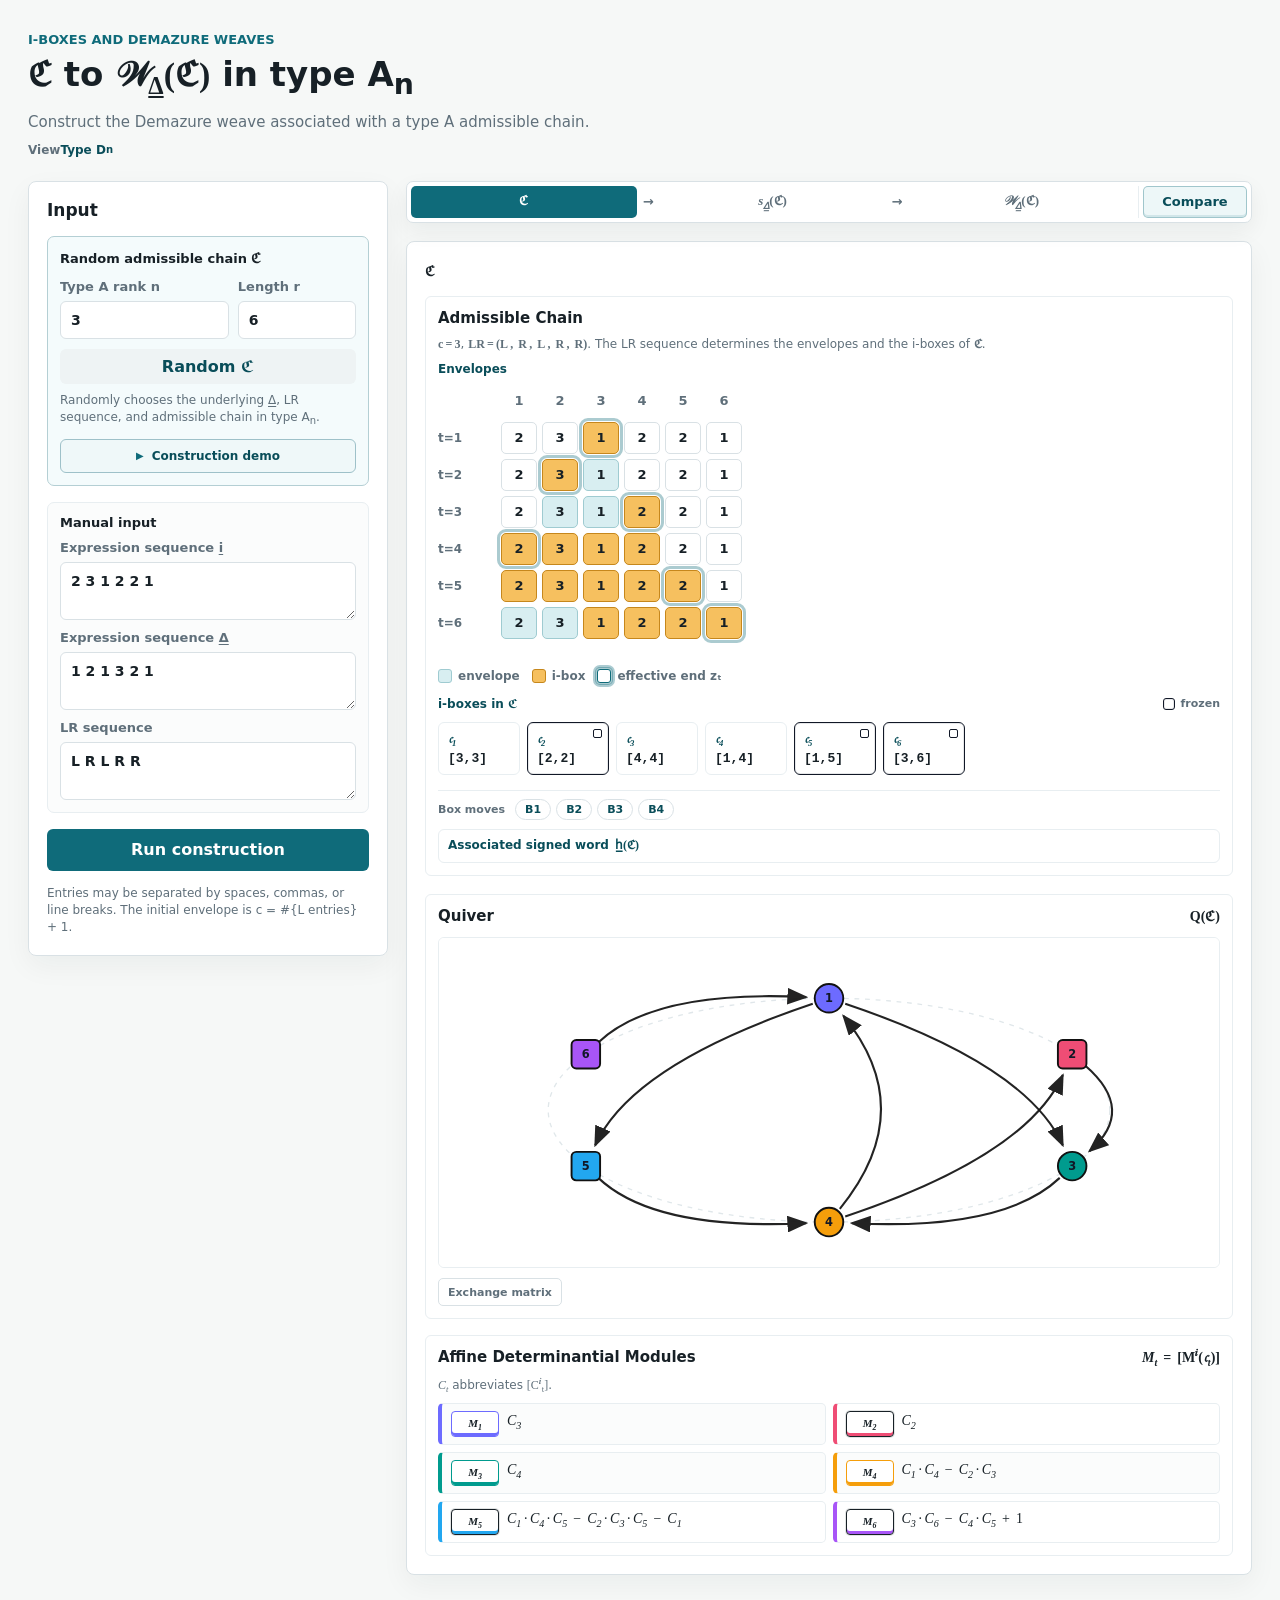
==== commit d259bd9c: "Revert "Add type B visualizer page" This reverts commit 4bc618f90a149d680bebc03e48443ec0e1f3f8a9." ====
--- a/index.html
+++ b/index.html
@@ -4,7 +4,7 @@
     <meta charset="utf-8">
     <meta name="viewport" content="width=device-width, initial-scale=1">
     <title>Type A_n Admissible Chain and Demazure Weave</title>
-    <link rel="stylesheet" href="./style.css?v=20260520-view-default">
+    <link rel="stylesheet" href="./style.css?v=20260520-label-fix">
   </head>
   <body>
     <main class="app-shell">
@@ -46,6 +46,9 @@
             <p class="input-note">
               Randomly chooses the underlying <span class="notation-underline">Δ</span>, LR sequence, and admissible chain in type A<sub>n</sub>.
             </p>
+            <a class="guided-construction-link" href="./story_mode/story_rebuild.html">
+              Construction demo
+            </a>
           </section>
 
           <section class="input-subpanel manual-input-panel">
@@ -81,6 +84,6 @@
       </section>
     </main>
 
-    <script type="module" src="./src/app.mjs?v=20260520-view-default"></script>
+    <script type="module" src="./src/app.mjs?v=20260520-label-fix"></script>
   </body>
 </html>
--- a/style.css
+++ b/style.css
@@ -565,6 +565,34 @@
 
 .random-button {
   width: 100%;
+}
+
+.guided-construction-link {
+  display: inline-flex;
+  align-items: center;
+  justify-content: center;
+  gap: 8px;
+  min-height: 34px;
+  border: 1px solid color-mix(in srgb, var(--accent) 34%, var(--soft-line));
+  border-radius: 6px;
+  background: color-mix(in srgb, var(--accent-soft) 42%, #ffffff);
+  color: var(--accent-strong);
+  font-size: 12px;
+  font-weight: 800;
+  text-decoration: none;
+}
+
+.guided-construction-link::before {
+  content: "▶";
+  color: var(--accent);
+  font-size: 10px;
+  line-height: 1;
+}
+
+.guided-construction-link:hover {
+  border-color: var(--accent);
+  color: var(--accent);
+  background: #ffffff;
 }
 
 .input-note {
@@ -2407,6 +2435,9 @@
 .cluster-answer-label {
   display: inline-grid;
   place-items: center;
+  align-self: center;
+  justify-self: stretch;
+  width: 100%;
   min-height: 26px;
   border: 1px solid var(--cycle-color);
   border-radius: 4px;
